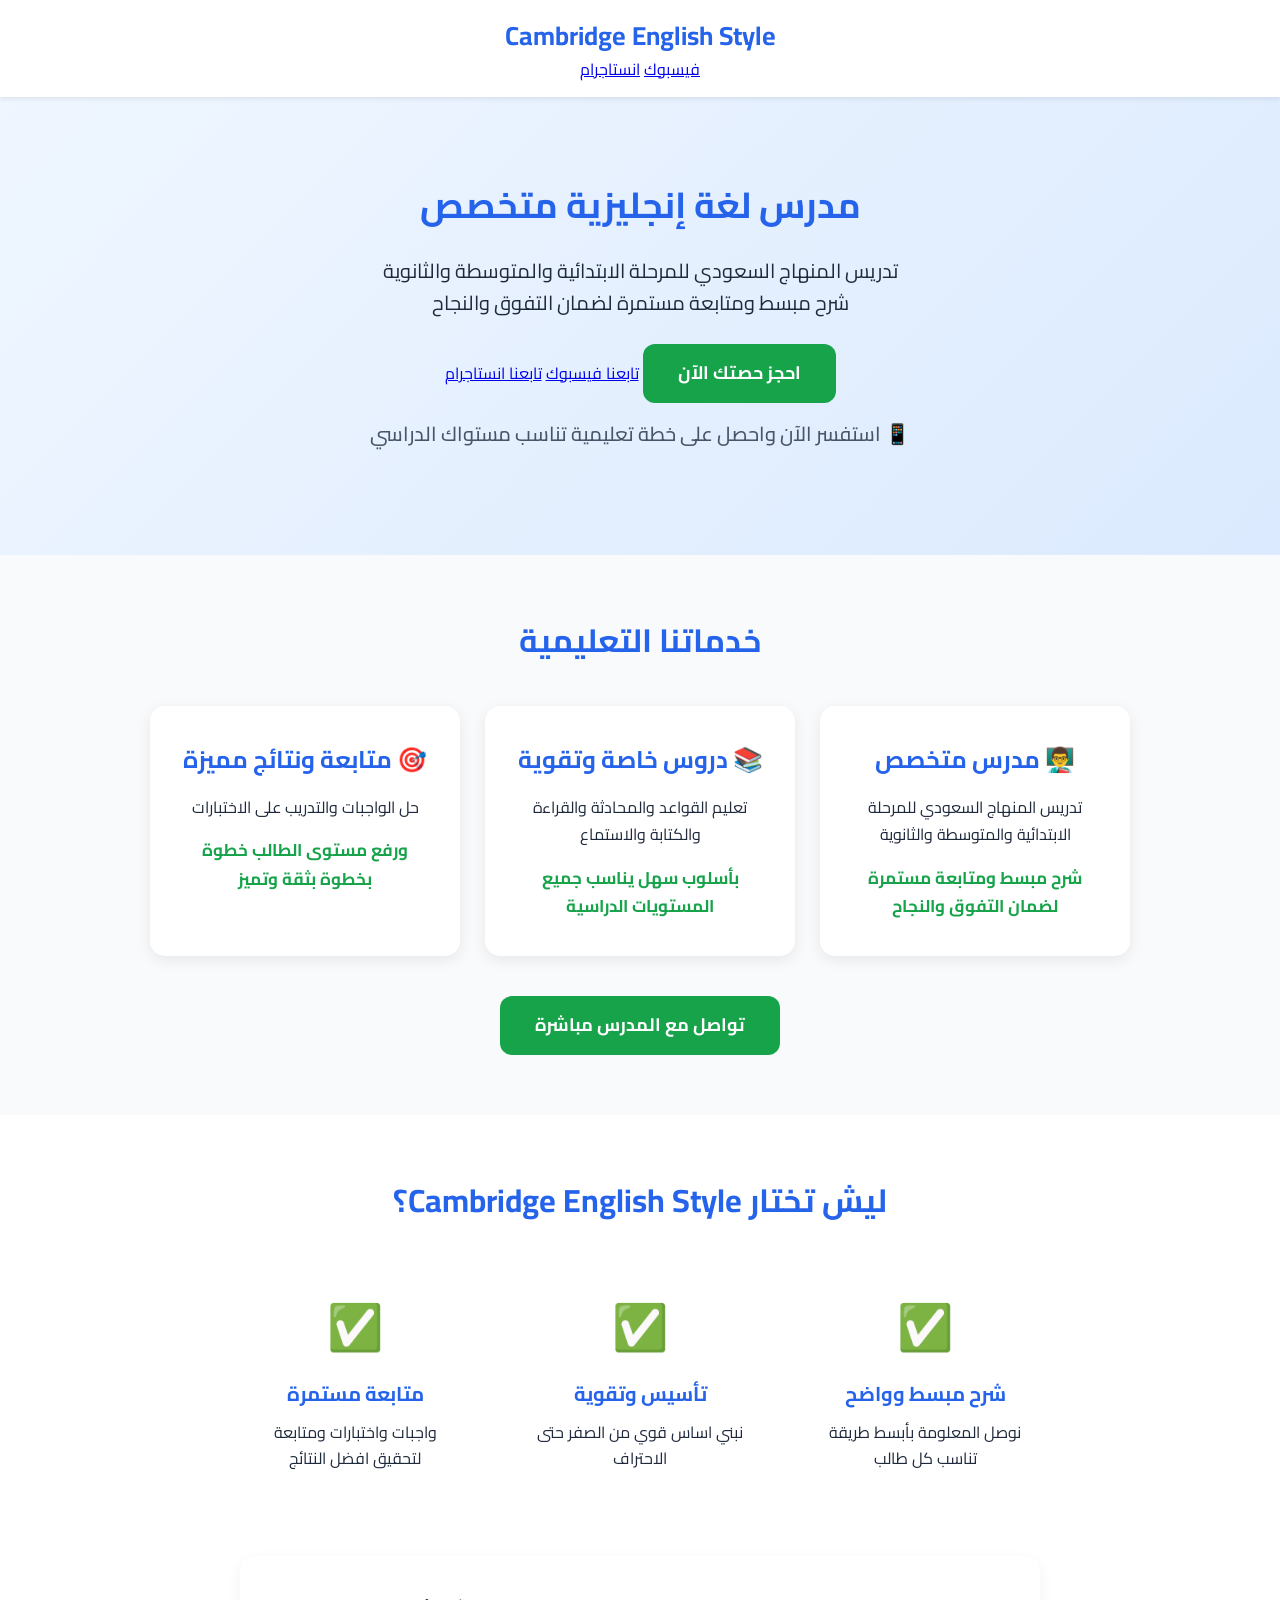
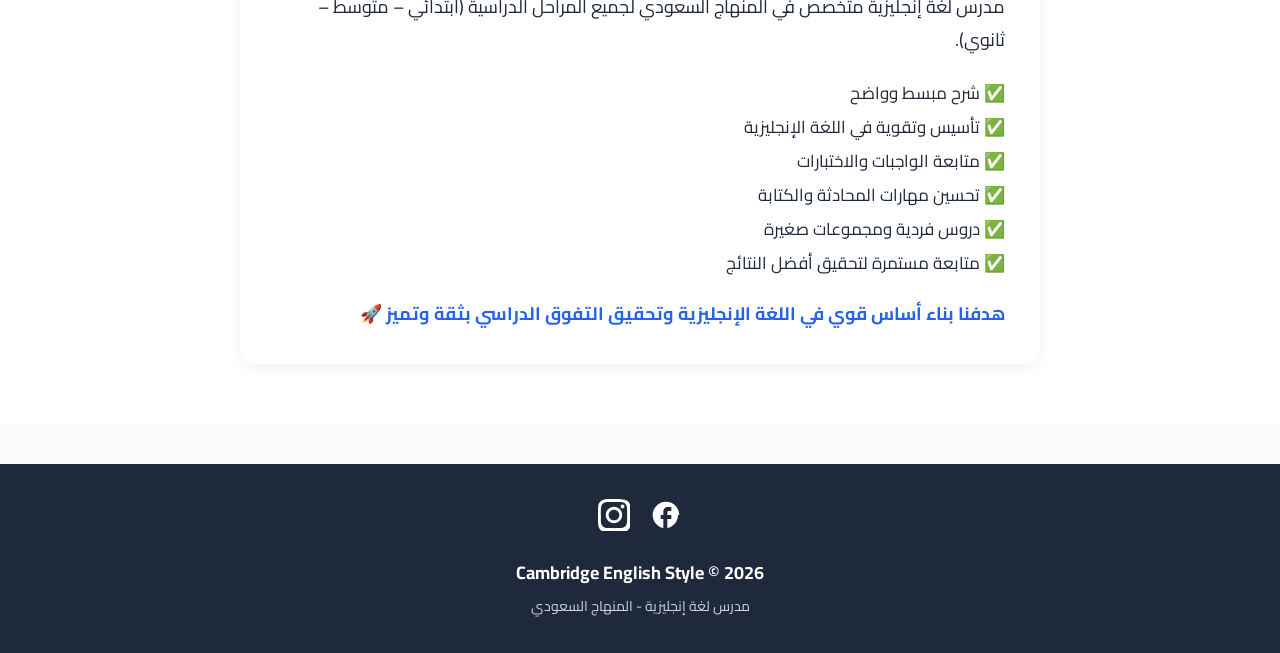
==== index.html @ e0554b55 "Update index.html" ====
<!DOCTYPE html>
<html lang="ar" dir="rtl">
<head>
  <meta charset="UTF-8">
  <meta name="viewport" content="width=device-width, initial-scale=1.0">
  
  <title>Cambridge English Style | مدرس لغة إنجليزية المنهاج السعودي</title>
  <meta name="description" content="مدرس لغة إنجليزية متخصص في المنهاج السعودي لجميع المراحل. شرح مبسط، تأسيس وتقوية، متابعة واجبات واختبارات، دروس فردية ومجموعات صغيرة عبر واتساب">
  
  <link rel="icon" type="image/png" href="assets/images/favicon.png">
  <link rel="stylesheet" href="style.css">
</head>
<body>

  <header class="header" id="header">
    <div class="header-content">
      <div class="logo">Cambridge English Style</div>
      <div class="social-top">
        <a href="https://www.facebook.com/share/1HgWbr6vHF/" target="_blank" class="social-btn fb">فيسبوك</a>
        <a href="https://www.instagram.com/cambridge_english_style?igsh=cjluMWt1OHVwdnJm" target="_blank" class="social-btn insta">انستاجرام</a>
      </div>
    </div>
  </header>

  <section class="banner">
    <h1>مدرس لغة إنجليزية متخصص</h1>
    <p>تدريس المنهاج السعودي للمرحلة الابتدائية والمتوسطة والثانوية<br>
    شرح مبسط ومتابعة مستمرة لضمان التفوق والنجاح</p>
    
    <div class="btn-group">
      <a href="https://chat.whatsapp.com/IDC0K8sDvgTCmwn8Pde9Bb" target="_blank" class="btn">احجز حصتك الآن</a>
      <a href="https://www.facebook.com/share/1HgWbr6vHF/" target="_blank" class="btn-outline">تابعنا فيسبوك</a>
      <a href="https://www.instagram.com/cambridge_english_style?igsh=cjluMWt1OHVwdnJm" target="_blank" class="btn-outline">تابعنا انستاجرام</a>
    </div>
    
    <p class="banner-note">📱 استفسر الآن واحصل على خطة تعليمية تناسب مستواك الدراسي</p>
  </section>

  <section class="section" id="english">
    <h2>خدماتنا التعليمية</h2>
    <div class="cards">
      
      <div class="card">
        <h3>👨‍🏫 مدرس متخصص</h3>
        <p>تدريس المنهاج السعودي للمرحلة الابتدائية والمتوسطة والثانوية</p>
        <p class="price">شرح مبسط ومتابعة مستمرة لضمان التفوق والنجاح</p>
      </div>

      <div class="card">
        <h3>📚 دروس خاصة وتقوية</h3>
        <p>تعليم القواعد والمحادثة والقراءة والكتابة والاستماع</p>
        <p class="price">بأسلوب سهل يناسب جميع المستويات الدراسية</p>
      </div>

      <div class="card">
        <h3>🎯 متابعة ونتائج مميزة</h3>
        <p>حل الواجبات والتدريب على الاختبارات</p>
        <p class="price">ورفع مستوى الطالب خطوة بخطوة بثقة وتميز</p>
      </div>

    </div>
    
    <div style="margin-top: 40px;">
      <a href="https://chat.whatsapp.com/IDC0K8sDvgTCmwn8Pde9Bb" target="_blank" class="btn">تواصل مع المدرس مباشرة</a>
    </div>
  </section>

  <section class="section features">
    <h2>ليش تختار Cambridge English Style؟</h2>
    <div class="cards">
      
      <div class="feature">
        <div class="icon">✅</div>
        <h3>شرح مبسط وواضح</h3>
        <p>نوصل المعلومة بأبسط طريقة تناسب كل طالب</p>
      </div>

      <div class="feature">
        <div class="icon">✅</div>
        <h3>تأسيس وتقوية</h3>
        <p>نبني اساس قوي من الصفر حتى الاحتراف</p>
      </div>

      <div class="feature">
        <div class="icon">✅</div>
        <h3>متابعة مستمرة</h3>
        <p>واجبات واختبارات ومتابعة لتحقيق افضل النتائج</p>
      </div>

    </div>

    <div class="about-box">
      <p class="about-intro">
        مدرس لغة إنجليزية متخصص في المنهاج السعودي لجميع المراحل الدراسية (ابتدائي – متوسط – ثانوي).
      </p>
      <p class="about-list">
        ✅ شرح مبسط وواضح<br>
        ✅ تأسيس وتقوية في اللغة الإنجليزية<br>
        ✅ متابعة الواجبات والاختبارات<br>
        ✅ تحسين مهارات المحادثة والكتابة<br>
        ✅ دروس فردية ومجموعات صغيرة<br>
        ✅ متابعة مستمرة لتحقيق أفضل النتائج
      </p>
      <p class="about-goal">
        هدفنا بناء أساس قوي في اللغة الإنجليزية وتحقيق التفوق الدراسي بثقة وتميز 🚀
      </p>
    </div>
  </section>

  <footer class="footer">
    <div class="social">
      <a href="https://www.facebook.com/share/1HgWbr6vHF/" target="_blank" aria-label="فيسبوك">
        <svg width="32" height="32" fill="white" viewBox="0 0 24 24"><path d="M22 12c0-5.52-4.48-10-10-10S2 6.48 2 12c0 4.84 3.44 8.87 8 9.8V15H8v-3h2V9.5C10 7.57 11.57 6 13.5 6H16v3h-2c-.55 0-1 .45-1 1v2h3v3h-3v6.8c4.56-.93 8-4.96 8-9.8z"/></svg>
      </a>
      <a href="https://www.instagram.com/cambridge_english_style?igsh=cjluMWt1OHVwdnJm" target="_blank" aria-label="انستاجرام">
        <svg width="32" height="32" fill="white" viewBox="0 0 24 24"><path d="M12 2.16c3.2 0 3.58.01 4.85.07 1.17.06 1.8.27 2.22.45.56.22.96.48 1.38.9.42.42.68.82.9 1.38.18.42.39 1.05.45 2.22.06 1.27.07 1.65.07 4.85s-.01 3.58-.07 4.85c-.06 1.17-.27 1.8-.45 2.22-.22.56-.48.96-.9 1.38-.42.42-.82.68-1.38.9-.42.18-1.05.39-2.22.45-1.27.06-1.65.07-4.85.07s-3.58-.01-4.85-.07c-1.17-.06-1.8-.27-2.22-.45-.56-.22-.96-.48-1.38-.9-.42-.42-.68-.82-.9-1.38-.18-.42-.39-1.05-.45-2.22C2.17 15.58 2.16 15.2 2.16 12s.01-3.58.07-4.85c.06-1.17.27-1.8.45-2.22.22-.56.48-.96.9-1.38.42-.42.82-.68 1.38-.9.42-.18 1.05-.39 2.22-.45C8.42 2.17 8.8 2.16 12 2.16m0-2.16C8.74 0 8.33.01 7.05.07 5.77.13 4.9.28 4.14.5 3.35.74 2.68 1.06 2.02 1.72.66 3.08.26 4.1.1 6.05.02 7.33 0 7.74 0 12s.01 4.67.07 5.95c.06 1.28.21 2.15.43 2.91.24.79.56 1.46 1.22 2.12.66.66 1.33 1.08 2.12 1.32.76.22 1.63.37 2.91.43 1.28.06 1.69.07 4.95.07s4.67-.01 5.95-.07c1.28-.06 2.15-.21 2.91-.43.79-.24 1.46-.56 2.12-1.22.66-.66 1.08-1.33 1.32-2.12.22-.76.37-1.63.43-2.91.06-1.28.07-1.69.07-4.95s-.01-4.67-.07-5.95c-.06-1.28-.21-2.15-.43-2.91-.24-.79-.56-1.46-1.22-2.12-.66-.66-1.33-1.08-2.12-1.32-.76-.22-1.63-.37-2.91-.43C16.67.01 16.26 0 12 0zm0 5.84c-3.4 0-6.16 2.76-6.16 6.16S8.6 18.16 12 18.16s6.16-2.76 6.16-6.16S15.4 5.84 12 5.84zm0 10.16c-2.21 0-4-1.79-4-4s1.79-4 4-4 4 1.79 4 4-1.79 4-4 4zm6.4-11.84c-.8 0-1.44.64-1.44 1.44s.64 1.44 1.44 1.44 1.44-.64 1.44-1.44-.64-1.44-1.44-1.44z"/></svg>
      </a>
    </div>
    <p class="copy">Cambridge English Style © 2026</p>
    <p class="sub">مدرس لغة إنجليزية - المنهاج السعودي</p>
  </footer>

  <script src="script.js"></script>
</body>
</html>
---- style.css ----
@import url('https://fonts.googleapis.com/css2?family=Cairo:wght@400;700&display=swap');

* {
  margin: 0;
  padding: 0;
  box-sizing: border-box;
}

body { 
  font-family: 'Cairo', Tahoma, sans-serif; 
  background: #f8fafc; 
  color: #1e293b;
  text-align: center;
  line-height: 1.6;
}

.header {
  background: white;
  padding: 15px;
  box-shadow: 0 2px 5px rgba(0,0,0,0.08);
  position: sticky;
  top: 0;
  z-index: 100;
  transition: all 0.3s ease;
}

.header.scrolled {
  padding: 10px;
  box-shadow: 0 4px 15px rgba(0,0,0,0.1);
}

.logo { 
  font-size: 26px; 
  font-weight: bold; 
  color: #2563EB; 
  transition: 0.3s;
}

.header.scrolled .logo {
  font-size: 22px;
}

.banner {
  padding: 80px 20px;
  background: linear-gradient(135deg, #EFF6FF 0%, #DBEAFE 100%);
}

.banner h1 {
  font-size: 36px;
  color: #2563EB;
  margin-bottom: 20px;
}

.banner p {
  font-size: 20px;
  margin-bottom: 25px;
}

.banner-note {
  font-size: 16px;
  color: #475569;
  margin-top: 15px;
  font-weight: 500;
}

.btn {
  background: #16A34A;
  color: white;
  padding: 15px 35px;
  border: none;
  border-radius: 12px;
  font-size: 18px;
  font-weight: bold;
  cursor: pointer;
  text-decoration: none;
  display: inline-block;
  transition: 0.3s;
}

.btn:hover {
  background: #15803d;
  transform: translateY(-2px);
  box-shadow: 0 5px 15px rgba(22,163,74,0.3);
}

.btn-small {
  background: #2563EB;
  color: white;
  padding: 10px 25px;
  border-radius: 8px;
  font-size: 16px;
  font-weight: bold;
  text-decoration: none;
  display: inline-block;
  margin-top: 15px;
  transition: 0.3s;
}

.btn-small:hover {
  background: #1d4ed8;
  transform: translateY(-2px);
}

.section {
  padding: 60px 20px;
}

.section h2 {
  color: #2563EB;
  font-size: 32px;
  margin-bottom: 40px;
}

.cards {
  display: flex;
  flex-wrap: wrap;
  justify-content: center;
  gap: 25px;
  max-width: 1000px;
  margin: 0 auto;
}

.card {
  background: white; 
  padding: 35px 25px; 
  border-radius: 15px; 
  box-shadow: 0 4px 15px rgba(0,0,0,0.08); 
  width: 310px; 
  text-align: center;
  opacity: 0;
  transform: translateY(30px);
  transition: opacity 0.6s ease, transform 0.6s ease, box-shadow 0.4s;
}

.card.show {
  opacity: 1;
  transform: translateY(0);
}

.card:hover {
  transform: translateY(-8px);
  box-shadow: 0 12px 30px rgba(22,163,74,0.15);
}

.card h3 {
  color: #2563EB;
  font-size: 24px;
  margin: 0 0 15px 0;
}

.card p {
  font-size: 16px;
  line-height: 1.7;
  margin-bottom: 10px;
}

.card .price {
  color: #16A34A;
  font-weight: bold;
  font-size: 17px;
  margin: 15px 0 0 0;
}

.features {
  background: white;
}

.feature {
  width: 260px;
  padding: 25px;
  opacity: 0;
  transform: translateY(30px);
  transition: opacity 0.6s ease, transform 0.6s ease;
}

.feature.show {
  opacity: 1;
  transform: translateY(0);
}

.feature .icon {
  font-size: 45px;
  margin-bottom: 15px;
}

.feature h3 {
  color: #2563EB;
  margin-bottom: 10px;
  font-size: 20px;
}

.about-box {
  max-width: 800px; 
  margin: 60px auto 0; 
  text-align: right; 
  background: white; 
  padding: 35px; 
  border-radius: 15px; 
  box-shadow: 0 4px 15px rgba(0,0,0,0.05);
}

.about-intro {
  font-size: 18px; 
  line-height: 1.8; 
  margin-bottom: 20px;
}

.about-list {
  font-size: 17px; 
  line-height: 2;
}

.about-goal {
  font-size: 18px; 
  font-weight: bold; 
  color: #2563EB; 
  margin-top: 20px;
}

.footer {
  background: #1e293b;
  color: white;
  padding: 35px 20px;
  margin-top: 40px;
}

.social {
  display: flex;
  justify-content: center;
  gap: 20px;
  margin-bottom: 20px;
}

.social a {
  transition: 0.3s;
}

.social a:hover {
  transform: scale(1.15);
  opacity: 0.8;
}

.footer .copy {
  font-size: 18px;
  font-weight: bold;
}

.footer .sub {
  font-size: 14px;
  opacity: 0.8;
  margin-top: 8px;
}

@media (max-width: 768px) {
  .banner h1 { font-size: 28px; }
  .banner p { font-size: 18px; }
  .banner { padding-bottom: 120px; }
  .section h2 { font-size: 26px; }
  .card { width: 100%; max-width: 340px; }
  
  .btn {
    position: fixed;
    bottom: 20px;
    left: 20px;
    right: 20px;
    z-index: 99;
    box-shadow: 0 8px 20px rgba(22,163,74,0.4);
  }
  
  .about-box {
    padding: 25px 20px;
    margin: 40px 20px 0;
  }
}
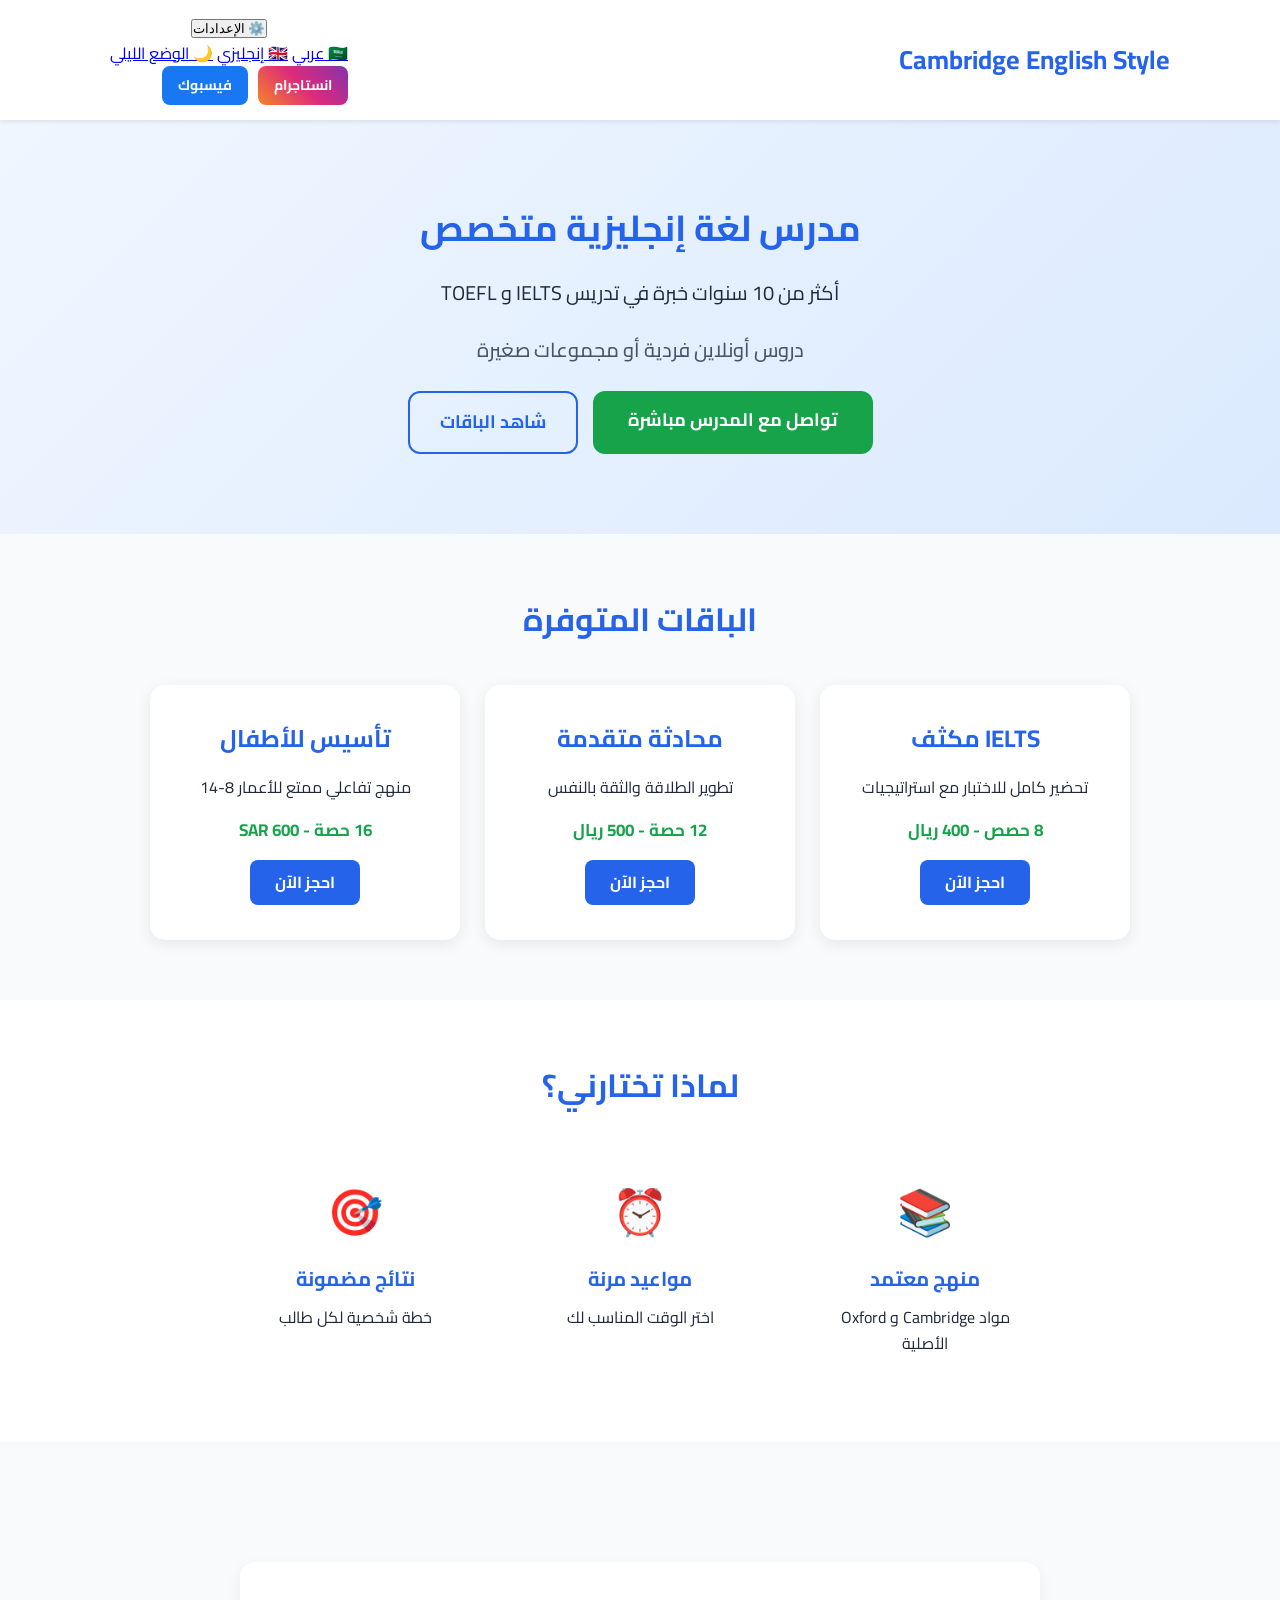
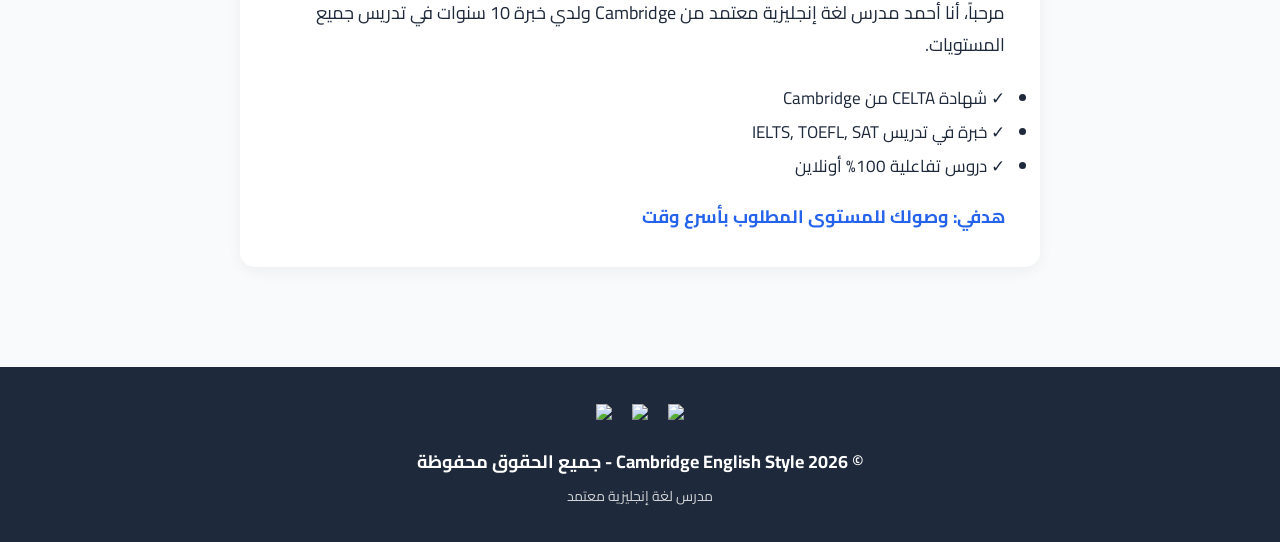
==== commit bdca2634: "Update index.html" ====
--- a/index.html
+++ b/index.html
@@ -3,123 +3,174 @@
 <head>
   <meta charset="UTF-8">
   <meta name="viewport" content="width=device-width, initial-scale=1.0">
-  
-  <title>Cambridge English Style | مدرس لغة إنجليزية المنهاج السعودي</title>
-  <meta name="description" content="مدرس لغة إنجليزية متخصص في المنهاج السعودي لجميع المراحل. شرح مبسط، تأسيس وتقوية، متابعة واجبات واختبارات، دروس فردية ومجموعات صغيرة عبر واتساب">
-  
-  <link rel="icon" type="image/png" href="assets/images/favicon.png">
+  <title data-ar="مدرس لغة إنجليزية متخصص" data-en="Specialized English Teacher">مدرس لغة إنجليزية متخصص</title>
   <link rel="stylesheet" href="style.css">
 </head>
 <body>
-
-  <header class="header" id="header">
+  <!-- الهيدر -->
+  <header class="header">
     <div class="header-content">
-      <div class="logo">Cambridge English Style</div>
-      <div class="social-top">
-        <a href="https://www.facebook.com/share/1HgWbr6vHF/" target="_blank" class="social-btn fb">فيسبوك</a>
-        <a href="https://www.instagram.com/cambridge_english_style?igsh=cjluMWt1OHVwdnJm" target="_blank" class="social-btn insta">انستاجرام</a>
+      <div class="logo" data-ar="Cambridge English Style" data-en="Cambridge English Style">Cambridge English Style</div>
+      
+      <div class="header-controls">
+        <div class="dropdown">
+          <button class="dropbtn" data-ar="⚙️ الإعدادات" data-en="⚙️ Settings">⚙️ الإعدادات</button>
+          <div class="dropdown-content">
+            <a href="#" onclick="changeLang('ar')">🇸🇦 <span data-ar="عربي" data-en="Arabic">عربي</span></a>
+            <a href="#" onclick="changeLang('en')">🇬🇧 <span data-ar="إنجليزي" data-en="English">إنجليزي</span></a>
+            <a href="#" onclick="toggleTheme()">🌙 <span data-ar="الوضع الليلي" data-en="Dark Mode">الوضع الليلي</span></a>
+          </div>
+        </div>
+        
+        <div class="social-top">
+          <a href="https://instagram.com" target="_blank" class="social-btn insta" data-ar="انستاجرام" data-en="Instagram">انستاجرام</a>
+          <a href="https://facebook.com" target="_blank" class="social-btn fb" data-ar="فيسبوك" data-en="Facebook">فيسبوك</a>
+        </div>
       </div>
     </div>
   </header>
 
+  <!-- البانر -->
   <section class="banner">
-    <h1>مدرس لغة إنجليزية متخصص</h1>
-    <p>تدريس المنهاج السعودي للمرحلة الابتدائية والمتوسطة والثانوية<br>
-    شرح مبسط ومتابعة مستمرة لضمان التفوق والنجاح</p>
+    <h1 data-ar="مدرس لغة إنجليزية متخصص" data-en="Specialized English Teacher">مدرس لغة إنجليزية متخصص</h1>
+    <p data-ar="أكثر من 10 سنوات خبرة في تدريس IELTS و TOEFL" data-en="Over 10 years experience teaching IELTS & TOEFL">أكثر من 10 سنوات خبرة في تدريس IELTS و TOEFL</p>
+    <p class="banner-note" data-ar="دروس أونلاين فردية أو مجموعات صغيرة" data-en="Online classes: individual or small groups">دروس أونلاين فردية أو مجموعات صغيرة</p>
     
     <div class="btn-group">
-      <a href="https://chat.whatsapp.com/IDC0K8sDvgTCmwn8Pde9Bb" target="_blank" class="btn">احجز حصتك الآن</a>
-      <a href="https://www.facebook.com/share/1HgWbr6vHF/" target="_blank" class="btn-outline">تابعنا فيسبوك</a>
-      <a href="https://www.instagram.com/cambridge_english_style?igsh=cjluMWt1OHVwdnJm" target="_blank" class="btn-outline">تابعنا انستاجرام</a>
-    </div>
-    
-    <p class="banner-note">📱 استفسر الآن واحصل على خطة تعليمية تناسب مستواك الدراسي</p>
-  </section>
-
-  <section class="section" id="english">
-    <h2>خدماتنا التعليمية</h2>
-    <div class="cards">
-      
-      <div class="card">
-        <h3>👨‍🏫 مدرس متخصص</h3>
-        <p>تدريس المنهاج السعودي للمرحلة الابتدائية والمتوسطة والثانوية</p>
-        <p class="price">شرح مبسط ومتابعة مستمرة لضمان التفوق والنجاح</p>
-      </div>
-
-      <div class="card">
-        <h3>📚 دروس خاصة وتقوية</h3>
-        <p>تعليم القواعد والمحادثة والقراءة والكتابة والاستماع</p>
-        <p class="price">بأسلوب سهل يناسب جميع المستويات الدراسية</p>
-      </div>
-
-      <div class="card">
-        <h3>🎯 متابعة ونتائج مميزة</h3>
-        <p>حل الواجبات والتدريب على الاختبارات</p>
-        <p class="price">ورفع مستوى الطالب خطوة بخطوة بثقة وتميز</p>
-      </div>
-
-    </div>
-    
-    <div style="margin-top: 40px;">
-      <a href="https://chat.whatsapp.com/IDC0K8sDvgTCmwn8Pde9Bb" target="_blank" class="btn">تواصل مع المدرس مباشرة</a>
+      <a href="https://wa.me/9665XXXXXXXX" class="btn" data-ar="تواصل مع المدرس مباشرة" data-en="Contact Teacher Directly">تواصل مع المدرس مباشرة</a>
+      <a href="#courses" class="btn-outline" data-ar="شاهد الباقات" data-en="View Packages">شاهد الباقات</a>
     </div>
   </section>
 
-  <section class="section features">
-    <h2>ليش تختار Cambridge English Style؟</h2>
+  <!-- الباقات -->
+  <section class="section" id="courses">
+    <h2 data-ar="الباقات المتوفرة" data-en="Available Packages">الباقات المتوفرة</h2>
     <div class="cards">
-      
-      <div class="feature">
-        <div class="icon">✅</div>
-        <h3>شرح مبسط وواضح</h3>
-        <p>نوصل المعلومة بأبسط طريقة تناسب كل طالب</p>
+      <div class="card">
+        <h3 data-ar="IELTS مكثف" data-en="IELTS Intensive">IELTS مكثف</h3>
+        <p data-ar="تحضير كامل للاختبار مع استراتيجيات" data-en="Full test prep with strategies">تحضير كامل للاختبار مع استراتيجيات</p>
+        <p class="price" data-ar="8 حصص - 400 ريال" data-en="8 Sessions - 400 SAR">8 حصص - 400 ريال</p>
+        <a href="https://wa.me/9665XXXXXXXX" class="btn-small" data-ar="احجز الآن" data-en="Book Now">احجز الآن</a>
       </div>
-
-      <div class="feature">
-        <div class="icon">✅</div>
-        <h3>تأسيس وتقوية</h3>
-        <p>نبني اساس قوي من الصفر حتى الاحتراف</p>
+      <div class="card">
+        <h3 data-ar="محادثة متقدمة" data-en="Advanced Conversation">محادثة متقدمة</h3>
+        <p data-ar="تطوير الطلاقة والثقة بالنفس" data-en="Improve fluency & confidence">تطوير الطلاقة والثقة بالنفس</p>
+        <p class="price" data-ar="12 حصة - 500 ريال" data-en="12 Sessions - 500 SAR">12 حصة - 500 ريال</p>
+        <a href="https://wa.me/9665XXXXXXXX" class="btn-small" data-ar="احجز الآن" data-en="Book Now">احجز الآن</a>
       </div>
-
-      <div class="feature">
-        <div class="icon">✅</div>
-        <h3>متابعة مستمرة</h3>
-        <p>واجبات واختبارات ومتابعة لتحقيق افضل النتائج</p>
+      <div class="card">
+        <h3 data-ar="تأسيس للأطفال" data-en="Kids Foundation">تأسيس للأطفال</h3>
+        <p data-ar="منهج تفاعلي ممتع للأعمار 8-14" data-en="Fun interactive curriculum ages 8-14">منهج تفاعلي ممتع للأعمار 8-14</p>
+        <p class="price" data-ar="16 حصة - 600 ريال" data-en="16 Sessions - 600 SAR">16 حصة - 600 SAR</p>
+        <a href="https://wa.me/9665XXXXXXXX" class="btn-small" data-ar="احجز الآن" data-en="Book Now">احجز الآن</a>
       </div>
-
-    </div>
-
-    <div class="about-box">
-      <p class="about-intro">
-        مدرس لغة إنجليزية متخصص في المنهاج السعودي لجميع المراحل الدراسية (ابتدائي – متوسط – ثانوي).
-      </p>
-      <p class="about-list">
-        ✅ شرح مبسط وواضح<br>
-        ✅ تأسيس وتقوية في اللغة الإنجليزية<br>
-        ✅ متابعة الواجبات والاختبارات<br>
-        ✅ تحسين مهارات المحادثة والكتابة<br>
-        ✅ دروس فردية ومجموعات صغيرة<br>
-        ✅ متابعة مستمرة لتحقيق أفضل النتائج
-      </p>
-      <p class="about-goal">
-        هدفنا بناء أساس قوي في اللغة الإنجليزية وتحقيق التفوق الدراسي بثقة وتميز 🚀
-      </p>
     </div>
   </section>
 
+  <!-- المميزات -->
+  <section class="section features">
+    <h2 data-ar="لماذا تختارني؟" data-en="Why Choose Me?">لماذا تختارني؟</h2>
+    <div class="cards">
+      <div class="feature">
+        <div class="icon">📚</div>
+        <h3 data-ar="منهج معتمد" data-en="Certified Curriculum">منهج معتمد</h3>
+        <p data-ar="مواد Cambridge و Oxford الأصلية" data-en="Original Cambridge & Oxford materials">مواد Cambridge و Oxford الأصلية</p>
+      </div>
+      <div class="feature">
+        <div class="icon">⏰</div>
+        <h3 data-ar="مواعيد مرنة" data-en="Flexible Timing">مواعيد مرنة</h3>
+        <p data-ar="اختر الوقت المناسب لك" data-en="Choose your suitable time">اختر الوقت المناسب لك</p>
+      </div>
+      <div class="feature">
+        <div class="icon">🎯</div>
+        <h3 data-ar="نتائج مضمونة" data-en="Guaranteed Results">نتائج مضمونة</h3>
+        <p data-ar="خطة شخصية لكل طالب" data-en="Personal plan for each student">خطة شخصية لكل طالب</p>
+      </div>
+    </div>
+  </section>
+
+  <!-- من أنا -->
+  <section class="section">
+    <div class="about-box">
+      <p class="about-intro" data-ar="مرحباً، أنا أحمد مدرس لغة إنجليزية معتمد من Cambridge ولدي خبرة 10 سنوات في تدريس جميع المستويات." data-en="Hello, I'm Ahmed, a Cambridge certified English teacher with 10 years experience teaching all levels.">مرحباً، أنا أحمد مدرس لغة إنجليزية معتمد من Cambridge ولدي خبرة 10 سنوات في تدريس جميع المستويات.</p>
+      <ul class="about-list">
+        <li data-ar="✓ شهادة CELTA من Cambridge" data-en="✓ CELTA Certificate from Cambridge">✓ شهادة CELTA من Cambridge</li>
+        <li data-ar="✓ خبرة في تدريس IELTS, TOEFL, SAT" data-en="✓ Experience in IELTS, TOEFL, SAT">✓ خبرة في تدريس IELTS, TOEFL, SAT</li>
+        <li data-ar="✓ دروس تفاعلية 100% أونلاين" data-en="✓ 100% Interactive Online Classes">✓ دروس تفاعلية 100% أونلاين</li>
+      </ul>
+      <p class="about-goal" data-ar="هدفي: وصولك للمستوى المطلوب بأسرع وقت" data-en="My Goal: Help you reach your target level in the fastest time">هدفي: وصولك للمستوى المطلوب بأسرع وقت</p>
+    </div>
+  </section>
+
+  <!-- الفوتر -->
   <footer class="footer">
     <div class="social">
-      <a href="https://www.facebook.com/share/1HgWbr6vHF/" target="_blank" aria-label="فيسبوك">
-        <svg width="32" height="32" fill="white" viewBox="0 0 24 24"><path d="M22 12c0-5.52-4.48-10-10-10S2 6.48 2 12c0 4.84 3.44 8.87 8 9.8V15H8v-3h2V9.5C10 7.57 11.57 6 13.5 6H16v3h-2c-.55 0-1 .45-1 1v2h3v3h-3v6.8c4.56-.93 8-4.96 8-9.8z"/></svg>
+      <a href="https://instagram.com" target="_blank">
+        <img src="https://cdn-icons-png.flaticon.com/512/2111/2111463.png" width="35">
       </a>
-      <a href="https://www.instagram.com/cambridge_english_style?igsh=cjluMWt1OHVwdnJm" target="_blank" aria-label="انستاجرام">
-        <svg width="32" height="32" fill="white" viewBox="0 0 24 24"><path d="M12 2.16c3.2 0 3.58.01 4.85.07 1.17.06 1.8.27 2.22.45.56.22.96.48 1.38.9.42.42.68.82.9 1.38.18.42.39 1.05.45 2.22.06 1.27.07 1.65.07 4.85s-.01 3.58-.07 4.85c-.06 1.17-.27 1.8-.45 2.22-.22.56-.48.96-.9 1.38-.42.42-.82.68-1.38.9-.42.18-1.05.39-2.22.45-1.27.06-1.65.07-4.85.07s-3.58-.01-4.85-.07c-1.17-.06-1.8-.27-2.22-.45-.56-.22-.96-.48-1.38-.9-.42-.42-.68-.82-.9-1.38-.18-.42-.39-1.05-.45-2.22C2.17 15.58 2.16 15.2 2.16 12s.01-3.58.07-4.85c.06-1.17.27-1.8.45-2.22.22-.56.48-.96.9-1.38.42-.42.82-.68 1.38-.9.42-.18 1.05-.39 2.22-.45C8.42 2.17 8.8 2.16 12 2.16m0-2.16C8.74 0 8.33.01 7.05.07 5.77.13 4.9.28 4.14.5 3.35.74 2.68 1.06 2.02 1.72.66 3.08.26 4.1.1 6.05.02 7.33 0 7.74 0 12s.01 4.67.07 5.95c.06 1.28.21 2.15.43 2.91.24.79.56 1.46 1.22 2.12.66.66 1.33 1.08 2.12 1.32.76.22 1.63.37 2.91.43 1.28.06 1.69.07 4.95.07s4.67-.01 5.95-.07c1.28-.06 2.15-.21 2.91-.43.79-.24 1.46-.56 2.12-1.22.66-.66 1.08-1.33 1.32-2.12.22-.76.37-1.63.43-2.91.06-1.28.07-1.69.07-4.95s-.01-4.67-.07-5.95c-.06-1.28-.21-2.15-.43-2.91-.24-.79-.56-1.46-1.22-2.12-.66-.66-1.33-1.08-2.12-1.32-.76-.22-1.63-.37-2.91-.43C16.67.01 16.26 0 12 0zm0 5.84c-3.4 0-6.16 2.76-6.16 6.16S8.6 18.16 12 18.16s6.16-2.76 6.16-6.16S15.4 5.84 12 5.84zm0 10.16c-2.21 0-4-1.79-4-4s1.79-4 4-4 4 1.79 4 4-1.79 4-4 4zm6.4-11.84c-.8 0-1.44.64-1.44 1.44s.64 1.44 1.44 1.44 1.44-.64 1.44-1.44-.64-1.44-1.44-1.44z"/></svg>
+      <a href="https://facebook.com" target="_blank">
+        <img src="https://cdn-icons-png.flaticon.com/512/733/733547.png" width="35">
+      </a>
+      <a href="https://wa.me/9665XXXXXXXX" target="_blank">
+        <img src="https://cdn-icons-png.flaticon.com/512/733/733585.png" width="35">
       </a>
     </div>
-    <p class="copy">Cambridge English Style © 2026</p>
-    <p class="sub">مدرس لغة إنجليزية - المنهاج السعودي</p>
+    <p class="copy" data-ar="© 2026 Cambridge English Style - جميع الحقوق محفوظة" data-en="© 2026 Cambridge English Style - All Rights Reserved">© 2026 Cambridge English Style - جميع الحقوق محفوظة</p>
+    <p class="sub" data-ar="مدرس لغة إنجليزية معتمد" data-en="Certified English Teacher">مدرس لغة إنجليزية معتمد</p>
   </footer>
 
-  <script src="script.js"></script>
+<script>
+// تغيير اللغة
+function changeLang(lang) {
+  localStorage.setItem('lang', lang);
+  
+  document.documentElement.lang = lang;
+  document.body.dir = lang === 'ar' ? 'rtl' : 'ltr';
+  
+  document.querySelectorAll('[data-ar][data-en]').forEach(el => {
+    el.innerText = el.getAttribute('data-' + lang);
+  });
+}
+
+// الوضع الليلي
+function toggleTheme() {
+  document.body.classList.toggle('dark');
+  localStorage.setItem('theme', document.body.classList.contains('dark') ? 'dark' : 'light');
+}
+
+// استرجاع الاعدادات عند التحميل
+window.onload = function() {
+  const savedTheme = localStorage.getItem('theme');
+  const savedLang = localStorage.getItem('lang');
+  
+  if(savedTheme === 'dark') {
+    document.body.classList.add('dark');
+  }
+  if(savedLang) {
+    changeLang(savedLang);
+  }
+}
+
+// ظهور البطاقات مع السكرول
+const observer = new IntersectionObserver((entries) => {
+  entries.forEach(entry => {
+    if(entry.isIntersecting) {
+      entry.target.classList.add('show');
+    }
+  });
+});
+
+document.querySelectorAll('.card, .feature').forEach(el => observer.observe(el));
+
+// الهيدر يصغر مع السكرول
+window.addEventListener('scroll', function() {
+  const header = document.querySelector('.header');
+  if(window.scrollY > 50) {
+    header.classList.add('scrolled');
+  } else {
+    header.classList.remove('scrolled');
+  }
+});
+</script>
 </body>
 </html>
--- a/style.css
+++ b/style.css
@@ -14,6 +14,7 @@
   line-height: 1.6;
 }
 
+/* الهيدر مع السوشيال */
 .header {
   background: white;
   padding: 15px;
@@ -29,6 +30,15 @@
   box-shadow: 0 4px 15px rgba(0,0,0,0.1);
 }
 
+.header-content {
+  display: flex;
+  justify-content: space-between;
+  align-items: center;
+  max-width: 1100px;
+  margin: 0 auto;
+  padding: 0 20px;
+}
+
 .logo { 
   font-size: 26px; 
   font-weight: bold; 
@@ -40,6 +50,35 @@
   font-size: 22px;
 }
 
+.social-top {
+  display: flex;
+  gap: 10px;
+}
+
+.social-btn {
+  padding: 8px 16px;
+  border-radius: 8px;
+  font-size: 14px;
+  font-weight: bold;
+  text-decoration: none;
+  color: white;
+  transition: 0.3s;
+}
+
+.social-btn.fb {
+  background: #1877F2;
+}
+
+.social-btn.insta {
+  background: linear-gradient(45deg, #F58529, #DD2A7B, #8134AF);
+}
+
+.social-btn:hover {
+  transform: translateY(-2px);
+  box-shadow: 0 4px 12px rgba(0,0,0,0.2);
+}
+
+/* البانر */
 .banner {
   padding: 80px 20px;
   background: linear-gradient(135deg, #EFF6FF 0%, #DBEAFE 100%);
@@ -63,6 +102,14 @@
   font-weight: 500;
 }
 
+.btn-group {
+  display: flex;
+  flex-wrap: wrap;
+  justify-content: center;
+  gap: 15px;
+  margin-top: 25px;
+}
+
 .btn {
   background: #16A34A;
   color: white;
@@ -83,6 +130,25 @@
   box-shadow: 0 5px 15px rgba(22,163,74,0.3);
 }
 
+.btn-outline {
+  background: transparent;
+  color: #2563EB;
+  padding: 15px 30px;
+  border: 2px solid #2563EB;
+  border-radius: 12px;
+  font-size: 18px;
+  font-weight: bold;
+  text-decoration: none;
+  display: inline-block;
+  transition: 0.3s;
+}
+
+.btn-outline:hover {
+  background: #2563EB;
+  color: white;
+  transform: translateY(-2px);
+}
+
 .btn-small {
   background: #2563EB;
   color: white;
@@ -101,6 +167,7 @@
   transform: translateY(-2px);
 }
 
+/* الاقسام */
 .section {
   padding: 60px 20px;
 }
@@ -217,6 +284,7 @@
   margin-top: 20px;
 }
 
+/* الفوتر */
 .footer {
   background: #1e293b;
   color: white;
@@ -251,12 +319,32 @@
   margin-top: 8px;
 }
 
+/* الجوال - الزر اصغر شوي */
 @media (max-width: 768px) {
+  .header-content {
+    flex-direction: column;
+    gap: 10px;
+  }
+  
+  .social-top {
+    width: 100%;
+    justify-content: center;
+  }
+  
   .banner h1 { font-size: 28px; }
   .banner p { font-size: 18px; }
   .banner { padding-bottom: 120px; }
   .section h2 { font-size: 26px; }
   .card { width: 100%; max-width: 340px; }
+  
+  .btn-group {
+    flex-direction: column;
+    padding: 0 20px;
+  }
+  
+  .btn, .btn-outline {
+    width: 100%;
+  }
   
   .btn {
     position: fixed;
@@ -265,6 +353,8 @@
     right: 20px;
     z-index: 99;
     box-shadow: 0 8px 20px rgba(22,163,74,0.4);
+    padding: 12px 35px;
+    font-size: 16px;
   }
   
   .about-box {
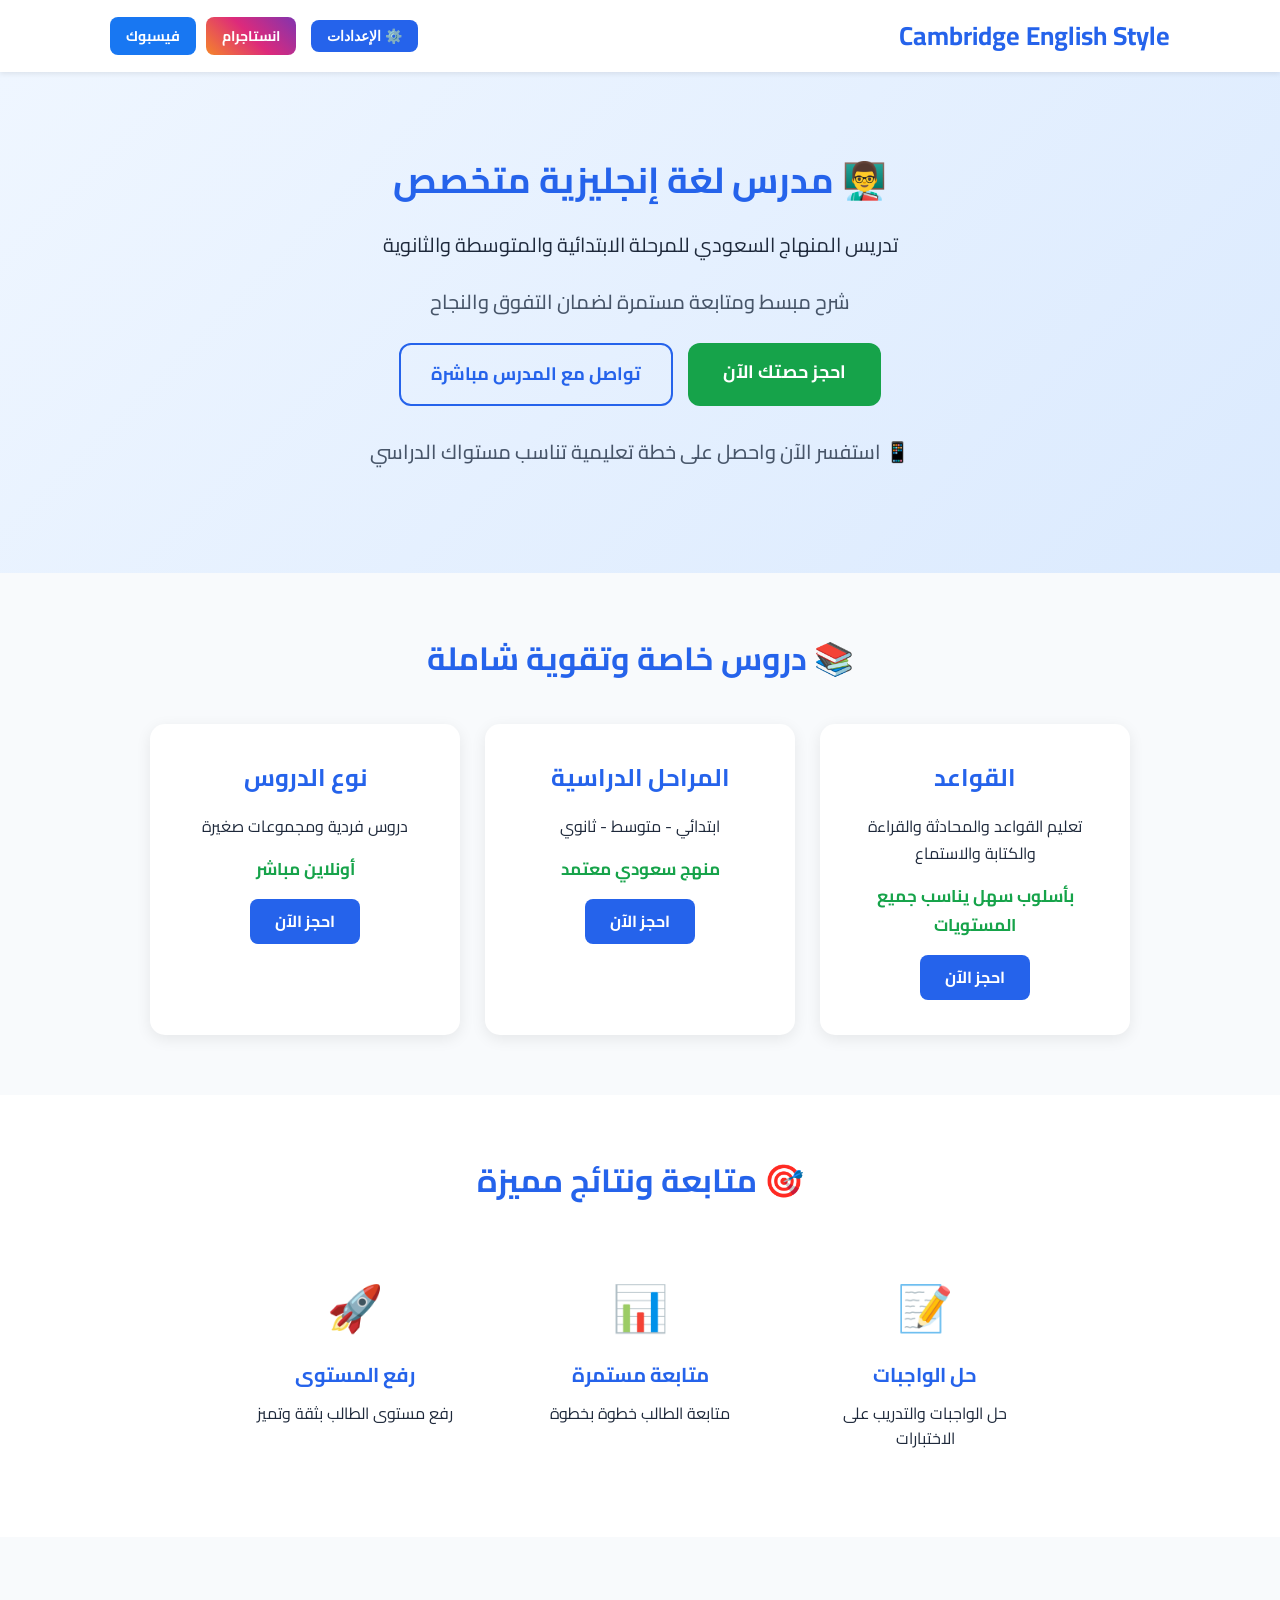
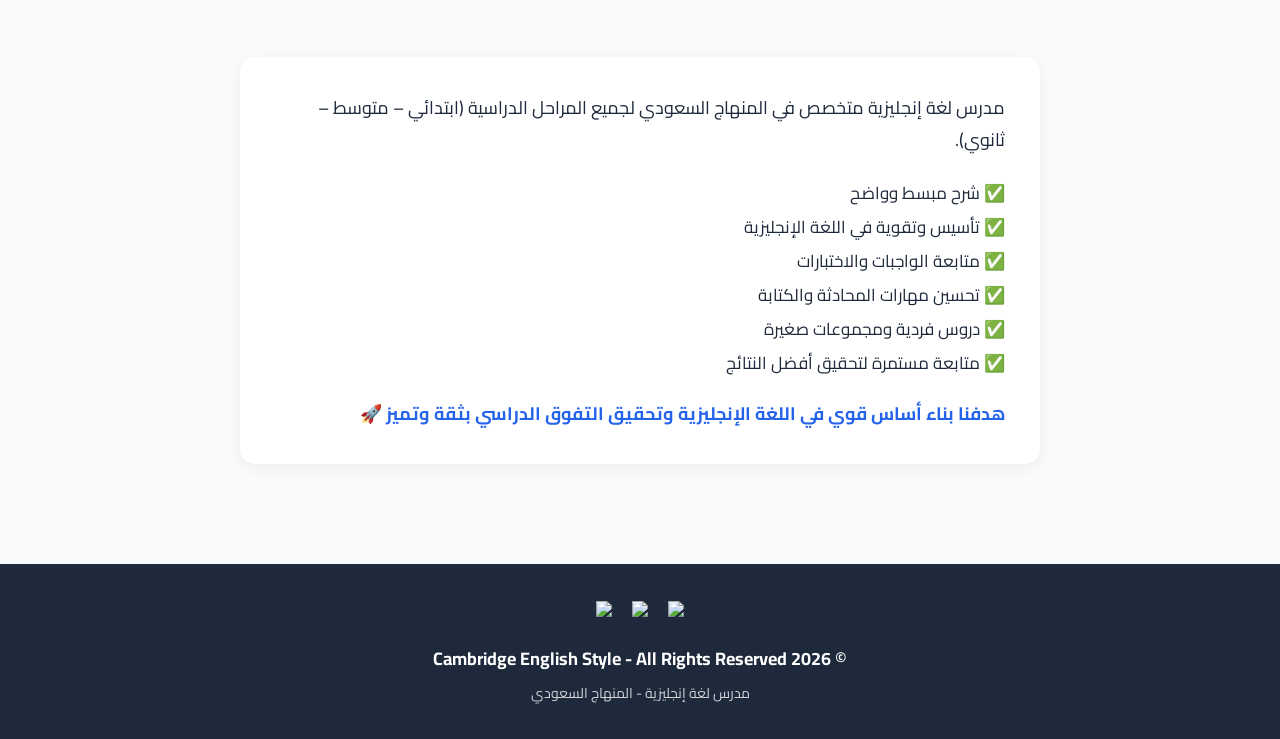
==== commit 5223f1ba: "Update index.html" ====
--- a/index.html
+++ b/index.html
@@ -3,7 +3,7 @@
 <head>
   <meta charset="UTF-8">
   <meta name="viewport" content="width=device-width, initial-scale=1.0">
-  <title data-ar="مدرس لغة إنجليزية متخصص" data-en="Specialized English Teacher">مدرس لغة إنجليزية متخصص</title>
+  <title data-ar="مدرس لغة إنجليزية - المنهاج السعودي" data-en="English Teacher - Saudi Curriculum">مدرس لغة إنجليزية - المنهاج السعودي</title>
   <link rel="stylesheet" href="style.css">
 </head>
 <body>
@@ -23,153 +23,141 @@
         </div>
         
         <div class="social-top">
-          <a href="https://instagram.com" target="_blank" class="social-btn insta" data-ar="انستاجرام" data-en="Instagram">انستاجرام</a>
-          <a href="https://facebook.com" target="_blank" class="social-btn fb" data-ar="فيسبوك" data-en="Facebook">فيسبوك</a>
+          <a href="https://www.instagram.com/cambridge_english_style?igsh=cjluMWt1OHVwdnJm" target="_blank" class="social-btn insta" data-ar="انستاجرام" data-en="Instagram">انستاجرام</a>
+          <a href="https://www.facebook.com/61580635530969/" target="_blank" class="social-btn fb" data-ar="فيسبوك" data-en="Facebook">فيسبوك</a>
         </div>
       </div>
     </div>
   </header>
 
-  <!-- البانر -->
+  <!-- البانر - القسم الأول -->
   <section class="banner">
-    <h1 data-ar="مدرس لغة إنجليزية متخصص" data-en="Specialized English Teacher">مدرس لغة إنجليزية متخصص</h1>
-    <p data-ar="أكثر من 10 سنوات خبرة في تدريس IELTS و TOEFL" data-en="Over 10 years experience teaching IELTS & TOEFL">أكثر من 10 سنوات خبرة في تدريس IELTS و TOEFL</p>
-    <p class="banner-note" data-ar="دروس أونلاين فردية أو مجموعات صغيرة" data-en="Online classes: individual or small groups">دروس أونلاين فردية أو مجموعات صغيرة</p>
+    <h1 data-ar="👨‍🏫 مدرس لغة إنجليزية متخصص" data-en="👨‍🏫 Specialized English Teacher">👨‍🏫 مدرس لغة إنجليزية متخصص</h1>
+    <p data-ar="تدريس المنهاج السعودي للمرحلة الابتدائية والمتوسطة والثانوية" data-en="Teaching Saudi curriculum for Elementary, Middle & High School">تدريس المنهاج السعودي للمرحلة الابتدائية والمتوسطة والثانوية</p>
+    <p class="banner-note" data-ar="شرح مبسط ومتابعة مستمرة لضمان التفوق والنجاح" data-en="Simplified explanation & continuous follow-up to ensure excellence and success">شرح مبسط ومتابعة مستمرة لضمان التفوق والنجاح</p>
     
     <div class="btn-group">
-      <a href="https://wa.me/9665XXXXXXXX" class="btn" data-ar="تواصل مع المدرس مباشرة" data-en="Contact Teacher Directly">تواصل مع المدرس مباشرة</a>
-      <a href="#courses" class="btn-outline" data-ar="شاهد الباقات" data-en="View Packages">شاهد الباقات</a>
+      <a href="https://chat.whatsapp.com/IDC0K8sDvgTCmwn8Pde9Bb" target="_blank" class="btn" data-ar="احجز حصتك الآن" data-en="Book Your Session Now">احجز حصتك الآن</a>
+      <a href="#courses" class="btn-outline" data-ar="تواصل مع المدرس مباشرة" data-en="Contact Teacher Directly">تواصل مع المدرس مباشرة</a>
     </div>
+    
+    <p class="banner-note" style="margin-top: 30px;" data-ar="📱 استفسر الآن واحصل على خطة تعليمية تناسب مستواك الدراسي" data-en="📱 Inquire now and get an educational plan suited to your level">📱 استفسر الآن واحصل على خطة تعليمية تناسب مستواك الدراسي</p>
   </section>
 
-  <!-- الباقات -->
+  <!-- القسم الثاني - الدروس -->
   <section class="section" id="courses">
-    <h2 data-ar="الباقات المتوفرة" data-en="Available Packages">الباقات المتوفرة</h2>
+    <h2 data-ar="📚 دروس خاصة وتقوية شاملة" data-en="📚 Private & Comprehensive Tutoring">📚 دروس خاصة وتقوية شاملة</h2>
     <div class="cards">
       <div class="card">
-        <h3 data-ar="IELTS مكثف" data-en="IELTS Intensive">IELTS مكثف</h3>
-        <p data-ar="تحضير كامل للاختبار مع استراتيجيات" data-en="Full test prep with strategies">تحضير كامل للاختبار مع استراتيجيات</p>
-        <p class="price" data-ar="8 حصص - 400 ريال" data-en="8 Sessions - 400 SAR">8 حصص - 400 ريال</p>
-        <a href="https://wa.me/9665XXXXXXXX" class="btn-small" data-ar="احجز الآن" data-en="Book Now">احجز الآن</a>
+        <h3 data-ar="القواعد" data-en="Grammar">القواعد</h3>
+        <p data-ar="تعليم القواعد والمحادثة والقراءة والكتابة والاستماع" data-en="Teaching grammar, speaking, reading, writing & listening">تعليم القواعد والمحادثة والقراءة والكتابة والاستماع</p>
+        <p class="price" data-ar="بأسلوب سهل يناسب جميع المستويات" data-en="In an easy style suitable for all levels">بأسلوب سهل يناسب جميع المستويات</p>
+        <a href="https://chat.whatsapp.com/IDC0K8sDvgTCmwn8Pde9Bb" target="_blank" class="btn-small" data-ar="احجز الآن" data-en="Book Now">احجز الآن</a>
       </div>
       <div class="card">
-        <h3 data-ar="محادثة متقدمة" data-en="Advanced Conversation">محادثة متقدمة</h3>
-        <p data-ar="تطوير الطلاقة والثقة بالنفس" data-en="Improve fluency & confidence">تطوير الطلاقة والثقة بالنفس</p>
-        <p class="price" data-ar="12 حصة - 500 ريال" data-en="12 Sessions - 500 SAR">12 حصة - 500 ريال</p>
-        <a href="https://wa.me/9665XXXXXXXX" class="btn-small" data-ar="احجز الآن" data-en="Book Now">احجز الآن</a>
+        <h3 data-ar="المراحل الدراسية" data-en="School Levels">المراحل الدراسية</h3>
+        <p data-ar="ابتدائي - متوسط - ثانوي" data-en="Elementary - Middle - High School">ابتدائي - متوسط - ثانوي</p>
+        <p class="price" data-ar="منهج سعودي معتمد" data-en="Approved Saudi curriculum">منهج سعودي معتمد</p>
+        <a href="https://chat.whatsapp.com/IDC0K8sDvgTCmwn8Pde9Bb" target="_blank" class="btn-small" data-ar="احجز الآن" data-en="Book Now">احجز الآن</a>
       </div>
       <div class="card">
-        <h3 data-ar="تأسيس للأطفال" data-en="Kids Foundation">تأسيس للأطفال</h3>
-        <p data-ar="منهج تفاعلي ممتع للأعمار 8-14" data-en="Fun interactive curriculum ages 8-14">منهج تفاعلي ممتع للأعمار 8-14</p>
-        <p class="price" data-ar="16 حصة - 600 ريال" data-en="16 Sessions - 600 SAR">16 حصة - 600 SAR</p>
-        <a href="https://wa.me/9665XXXXXXXX" class="btn-small" data-ar="احجز الآن" data-en="Book Now">احجز الآن</a>
+        <h3 data-ar="نوع الدروس" data-en="Class Type">نوع الدروس</h3>
+        <p data-ar="دروس فردية ومجموعات صغيرة" data-en="Individual & small group classes">دروس فردية ومجموعات صغيرة</p>
+        <p class="price" data-ar="أونلاين مباشر" data-en="Live Online">أونلاين مباشر</p>
+        <a href="https://chat.whatsapp.com/IDC0K8sDvgTCmwn8Pde9Bb" target="_blank" class="btn-small" data-ar="احجز الآن" data-en="Book Now">احجز الآن</a>
       </div>
     </div>
   </section>
 
-  <!-- المميزات -->
+  <!-- قسم إضافي - المتابعة -->
   <section class="section features">
-    <h2 data-ar="لماذا تختارني؟" data-en="Why Choose Me?">لماذا تختارني؟</h2>
+    <h2 data-ar="🎯 متابعة ونتائج مميزة" data-en="🎯 Follow-up & Excellent Results">🎯 متابعة ونتائج مميزة</h2>
     <div class="cards">
       <div class="feature">
-        <div class="icon">📚</div>
-        <h3 data-ar="منهج معتمد" data-en="Certified Curriculum">منهج معتمد</h3>
-        <p data-ar="مواد Cambridge و Oxford الأصلية" data-en="Original Cambridge & Oxford materials">مواد Cambridge و Oxford الأصلية</p>
+        <div class="icon">📝</div>
+        <h3 data-ar="حل الواجبات" data-en="Homework Help">حل الواجبات</h3>
+        <p data-ar="حل الواجبات والتدريب على الاختبارات" data-en="Solving homework & training for exams">حل الواجبات والتدريب على الاختبارات</p>
       </div>
       <div class="feature">
-        <div class="icon">⏰</div>
-        <h3 data-ar="مواعيد مرنة" data-en="Flexible Timing">مواعيد مرنة</h3>
-        <p data-ar="اختر الوقت المناسب لك" data-en="Choose your suitable time">اختر الوقت المناسب لك</p>
+        <div class="icon">📊</div>
+        <h3 data-ar="متابعة مستمرة" data-en="Continuous Follow-up">متابعة مستمرة</h3>
+        <p data-ar="متابعة الطالب خطوة بخطوة" data-en="Following up with the student step by step">متابعة الطالب خطوة بخطوة</p>
       </div>
       <div class="feature">
-        <div class="icon">🎯</div>
-        <h3 data-ar="نتائج مضمونة" data-en="Guaranteed Results">نتائج مضمونة</h3>
-        <p data-ar="خطة شخصية لكل طالب" data-en="Personal plan for each student">خطة شخصية لكل طالب</p>
+        <div class="icon">🚀</div>
+        <h3 data-ar="رفع المستوى" data-en="Level Up">رفع المستوى</h3>
+        <p data-ar="رفع مستوى الطالب بثقة وتميز" data-en="Raising student level with confidence & excellence">رفع مستوى الطالب بثقة وتميز</p>
       </div>
     </div>
   </section>
 
-  <!-- من أنا -->
+  <!-- النبذة الاحترافية -->
   <section class="section">
     <div class="about-box">
-      <p class="about-intro" data-ar="مرحباً، أنا أحمد مدرس لغة إنجليزية معتمد من Cambridge ولدي خبرة 10 سنوات في تدريس جميع المستويات." data-en="Hello, I'm Ahmed, a Cambridge certified English teacher with 10 years experience teaching all levels.">مرحباً، أنا أحمد مدرس لغة إنجليزية معتمد من Cambridge ولدي خبرة 10 سنوات في تدريس جميع المستويات.</p>
+      <p class="about-intro" data-ar="مدرس لغة إنجليزية متخصص في المنهاج السعودي لجميع المراحل الدراسية (ابتدائي – متوسط – ثانوي)." data-en="Specialized English teacher for Saudi curriculum for all educational stages (Elementary – Middle – High School).">مدرس لغة إنجليزية متخصص في المنهاج السعودي لجميع المراحل الدراسية (ابتدائي – متوسط – ثانوي).</p>
       <ul class="about-list">
-        <li data-ar="✓ شهادة CELTA من Cambridge" data-en="✓ CELTA Certificate from Cambridge">✓ شهادة CELTA من Cambridge</li>
-        <li data-ar="✓ خبرة في تدريس IELTS, TOEFL, SAT" data-en="✓ Experience in IELTS, TOEFL, SAT">✓ خبرة في تدريس IELTS, TOEFL, SAT</li>
-        <li data-ar="✓ دروس تفاعلية 100% أونلاين" data-en="✓ 100% Interactive Online Classes">✓ دروس تفاعلية 100% أونلاين</li>
+        <li data-ar="✅ شرح مبسط وواضح" data-en="✅ Simple & clear explanation">✅ شرح مبسط وواضح</li>
+        <li data-ar="✅ تأسيس وتقوية في اللغة الإنجليزية" data-en="✅ Foundation & strengthening in English">✅ تأسيس وتقوية في اللغة الإنجليزية</li>
+        <li data-ar="✅ متابعة الواجبات والاختبارات" data-en="✅ Homework & exam follow-up">✅ متابعة الواجبات والاختبارات</li>
+        <li data-ar="✅ تحسين مهارات المحادثة والكتابة" data-en="✅ Improve speaking & writing skills">✅ تحسين مهارات المحادثة والكتابة</li>
+        <li data-ar="✅ دروس فردية ومجموعات صغيرة" data-en="✅ Individual & small group classes">✅ دروس فردية ومجموعات صغيرة</li>
+        <li data-ar="✅ متابعة مستمرة لتحقيق أفضل النتائج" data-en="✅ Continuous follow-up for best results">✅ متابعة مستمرة لتحقيق أفضل النتائج</li>
       </ul>
-      <p class="about-goal" data-ar="هدفي: وصولك للمستوى المطلوب بأسرع وقت" data-en="My Goal: Help you reach your target level in the fastest time">هدفي: وصولك للمستوى المطلوب بأسرع وقت</p>
+      <p class="about-goal" data-ar="هدفنا بناء أساس قوي في اللغة الإنجليزية وتحقيق التفوق الدراسي بثقة وتميز 🚀" data-en="Our goal: Build a strong foundation in English and achieve academic excellence with confidence & excellence 🚀">هدفنا بناء أساس قوي في اللغة الإنجليزية وتحقيق التفوق الدراسي بثقة وتميز 🚀</p>
     </div>
   </section>
 
   <!-- الفوتر -->
   <footer class="footer">
     <div class="social">
-      <a href="https://instagram.com" target="_blank">
+      <a href="https://www.instagram.com/cambridge_english_style?igsh=cjluMWt1OHVwdnJm" target="_blank">
         <img src="https://cdn-icons-png.flaticon.com/512/2111/2111463.png" width="35">
       </a>
-      <a href="https://facebook.com" target="_blank">
+      <a href="https://www.facebook.com/61580635530969/" target="_blank">
         <img src="https://cdn-icons-png.flaticon.com/512/733/733547.png" width="35">
       </a>
-      <a href="https://wa.me/9665XXXXXXXX" target="_blank">
+      <a href="https://chat.whatsapp.com/IDC0K8sDvgTCmwn8Pde9Bb" target="_blank">
         <img src="https://cdn-icons-png.flaticon.com/512/733/733585.png" width="35">
       </a>
     </div>
-    <p class="copy" data-ar="© 2026 Cambridge English Style - جميع الحقوق محفوظة" data-en="© 2026 Cambridge English Style - All Rights Reserved">© 2026 Cambridge English Style - جميع الحقوق محفوظة</p>
-    <p class="sub" data-ar="مدرس لغة إنجليزية معتمد" data-en="Certified English Teacher">مدرس لغة إنجليزية معتمد</p>
+    <p class="copy" data-ar="© 2026 Cambridge English Style - جميع الحقوق محفوظة" data-en="© 2026 Cambridge English Style - All Rights Reserved">© 2026 Cambridge English Style - All Rights Reserved</p>
+    <p class="sub" data-ar="مدرس لغة إنجليزية - المنهاج السعودي" data-en="English Teacher - Saudi Curriculum">مدرس لغة إنجليزية - المنهاج السعودي</p>
   </footer>
 
 <script>
-// تغيير اللغة
 function changeLang(lang) {
   localStorage.setItem('lang', lang);
-  
   document.documentElement.lang = lang;
   document.body.dir = lang === 'ar' ? 'rtl' : 'ltr';
-  
   document.querySelectorAll('[data-ar][data-en]').forEach(el => {
     el.innerText = el.getAttribute('data-' + lang);
   });
 }
 
-// الوضع الليلي
 function toggleTheme() {
   document.body.classList.toggle('dark');
   localStorage.setItem('theme', document.body.classList.contains('dark') ? 'dark' : 'light');
 }
 
-// استرجاع الاعدادات عند التحميل
 window.onload = function() {
   const savedTheme = localStorage.getItem('theme');
   const savedLang = localStorage.getItem('lang');
-  
-  if(savedTheme === 'dark') {
-    document.body.classList.add('dark');
-  }
-  if(savedLang) {
-    changeLang(savedLang);
-  }
+  if(savedTheme === 'dark') document.body.classList.add('dark');
+  if(savedLang) changeLang(savedLang);
 }
 
-// ظهور البطاقات مع السكرول
 const observer = new IntersectionObserver((entries) => {
   entries.forEach(entry => {
-    if(entry.isIntersecting) {
-      entry.target.classList.add('show');
-    }
+    if(entry.isIntersecting) entry.target.classList.add('show');
   });
 });
 
 document.querySelectorAll('.card, .feature').forEach(el => observer.observe(el));
 
-// الهيدر يصغر مع السكرول
 window.addEventListener('scroll', function() {
   const header = document.querySelector('.header');
-  if(window.scrollY > 50) {
-    header.classList.add('scrolled');
-  } else {
-    header.classList.remove('scrolled');
-  }
+  if(window.scrollY > 50) header.classList.add('scrolled');
+  else header.classList.remove('scrolled');
 });
 </script>
 </body>
--- a/style.css
+++ b/style.css
@@ -12,9 +12,10 @@
   color: #1e293b;
   text-align: center;
   line-height: 1.6;
-}
-
-/* الهيدر مع السوشيال */
+  transition: 0.3s;
+}
+
+/* الهيدر */
 .header {
   background: white;
   padding: 15px;
@@ -50,6 +51,12 @@
   font-size: 22px;
 }
 
+.header-controls {
+  display: flex;
+  align-items: center;
+  gap: 15px;
+}
+
 .social-top {
   display: flex;
   gap: 10px;
@@ -65,18 +72,54 @@
   transition: 0.3s;
 }
 
-.social-btn.fb {
-  background: #1877F2;
-}
-
-.social-btn.insta {
-  background: linear-gradient(45deg, #F58529, #DD2A7B, #8134AF);
-}
-
-.social-btn:hover {
-  transform: translateY(-2px);
-  box-shadow: 0 4px 12px rgba(0,0,0,0.2);
-}
+.social-btn.fb { background: #1877F2; }
+.social-btn.insta { background: linear-gradient(45deg, #F58529, #DD2A7B, #8134AF); }
+.social-btn:hover { transform: translateY(-2px); box-shadow: 0 4px 12px rgba(0,0,0,0.2); }
+
+/* القائمة المنسدلة */
+.dropdown {
+  position: relative;
+  display: inline-block;
+}
+
+.dropbtn {
+  background: #2563EB;
+  color: white;
+  padding: 8px 16px;
+  font-size: 14px;
+  border: none;
+  border-radius: 8px;
+  cursor: pointer;
+  font-weight: bold;
+  transition: 0.3s;
+}
+
+.dropbtn:hover { background: #1d4ed8; }
+
+.dropdown-content {
+  display: none;
+  position: absolute;
+  right: 0;
+  background-color: white;
+  min-width: 160px;
+  box-shadow: 0 8px 16px rgba(0,0,0,0.2);
+  border-radius: 8px;
+  z-index: 1;
+  margin-top: 5px;
+}
+
+.dropdown-content a {
+  color: #1e293b;
+  padding: 12px 16px;
+  text-decoration: none;
+  display: block;
+  font-size: 15px;
+  text-align: right;
+  transition: 0.2s;
+}
+
+.dropdown-content a:hover { background-color: #f1f5f9; }
+.dropdown:hover .dropdown-content { display: block; }
 
 /* البانر */
 .banner {
@@ -275,6 +318,7 @@
 .about-list {
   font-size: 17px; 
   line-height: 2;
+  list-style: none;
 }
 
 .about-goal {
@@ -319,16 +363,51 @@
   margin-top: 8px;
 }
 
-/* الجوال - الزر اصغر شوي */
+/* الوضع الليلي */
+body.dark {
+  background: #0f172a;
+  color: #e2e8f0;
+}
+
+body.dark .header,
+body.dark .card,
+body.dark .about-box,
+body.dark .features,
+body.dark .dropdown-content {
+  background: #1e293b;
+  color: #e2e8f0;
+}
+
+body.dark .section h2,
+body.dark .card h3,
+body.dark .banner h1,
+body.dark .logo {
+  color: #60a5fa;
+}
+
+body.dark .banner {
+  background: linear-gradient(135deg, #1e293b 0%, #0f172a 100%);
+}
+
+body.dark .dropdown-content a {
+  color: #e2e8f0;
+}
+
+body.dark .dropdown-content a:hover {
+  background-color: #334155;
+}
+
+/* الجوال */
 @media (max-width: 768px) {
   .header-content {
     flex-direction: column;
     gap: 10px;
   }
   
-  .social-top {
+  .header-controls {
     width: 100%;
     justify-content: center;
+    flex-wrap: wrap;
   }
   
   .banner h1 { font-size: 28px; }
@@ -360,5 +439,10 @@
   .about-box {
     padding: 25px 20px;
     margin: 40px 20px 0;
-  }
-}
+    text-align: center;
+  }
+  
+  .about-list {
+    text-align: center;
+  }
+}
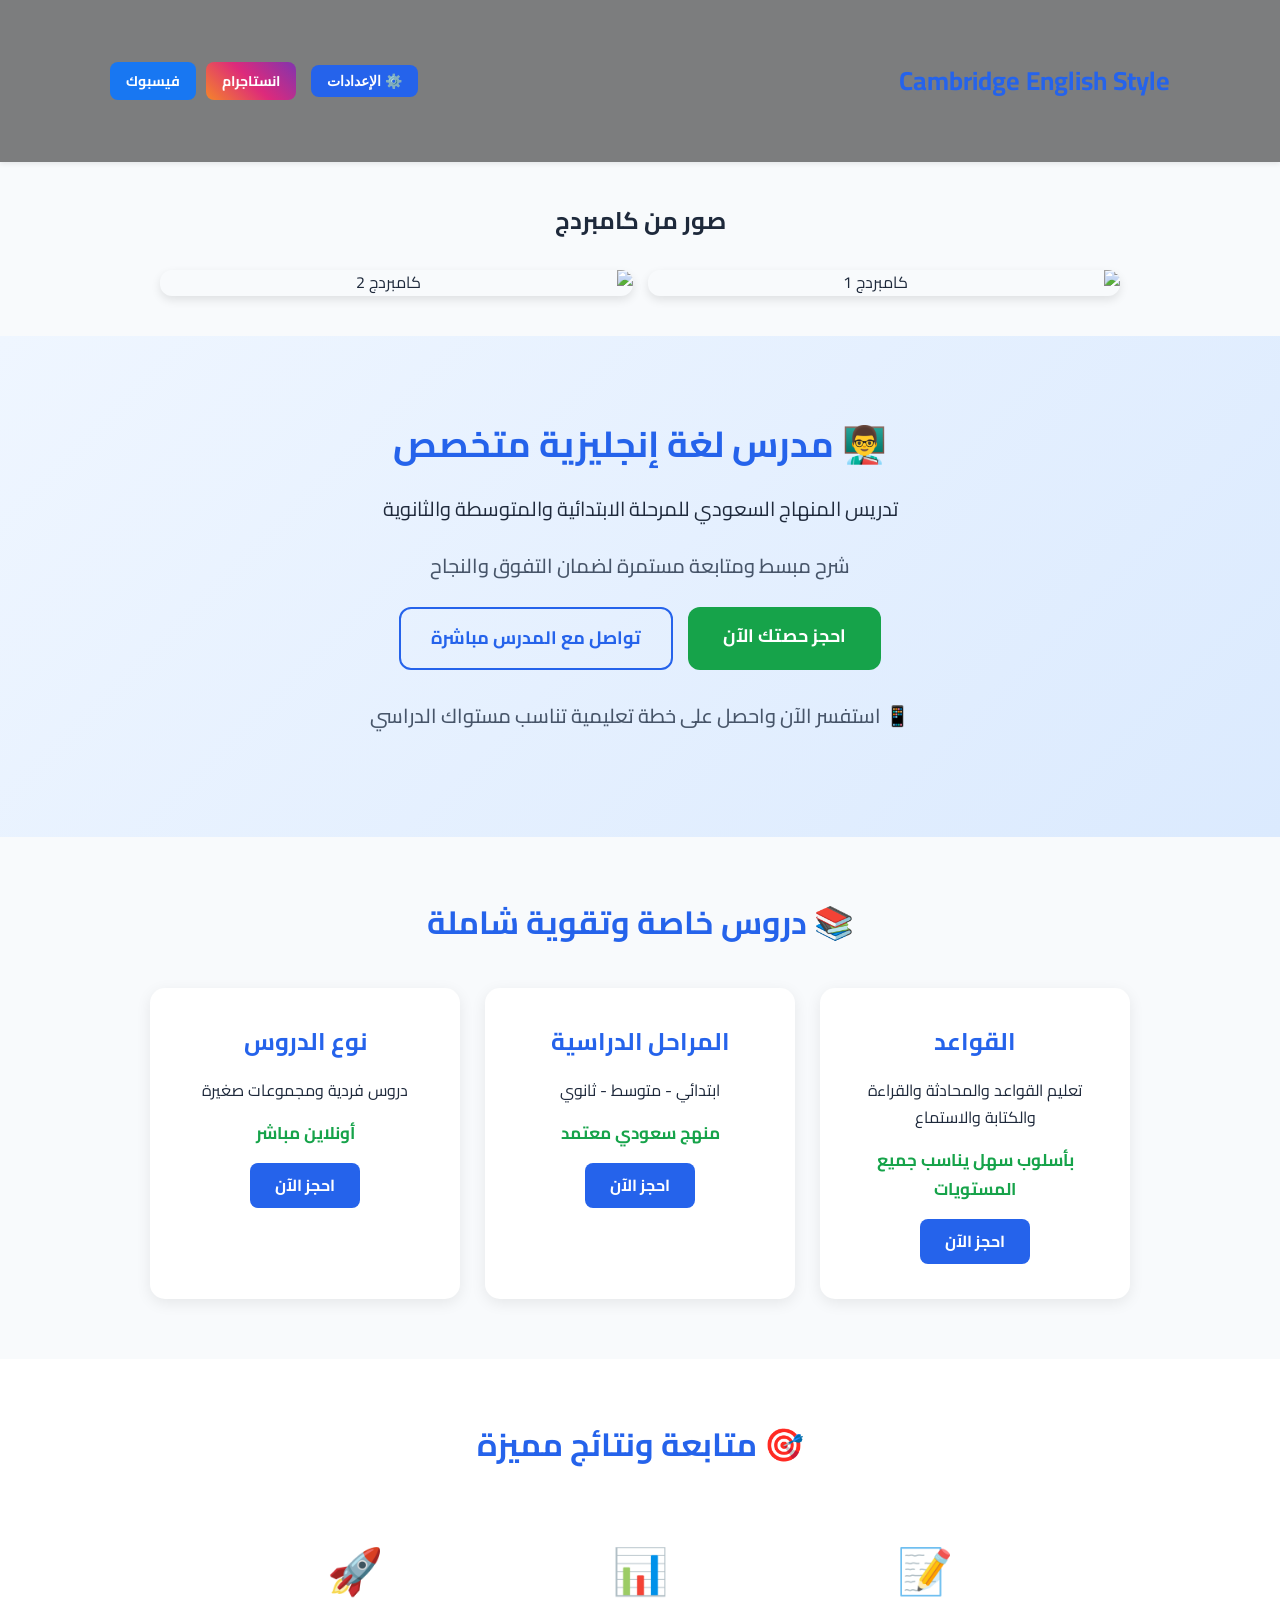
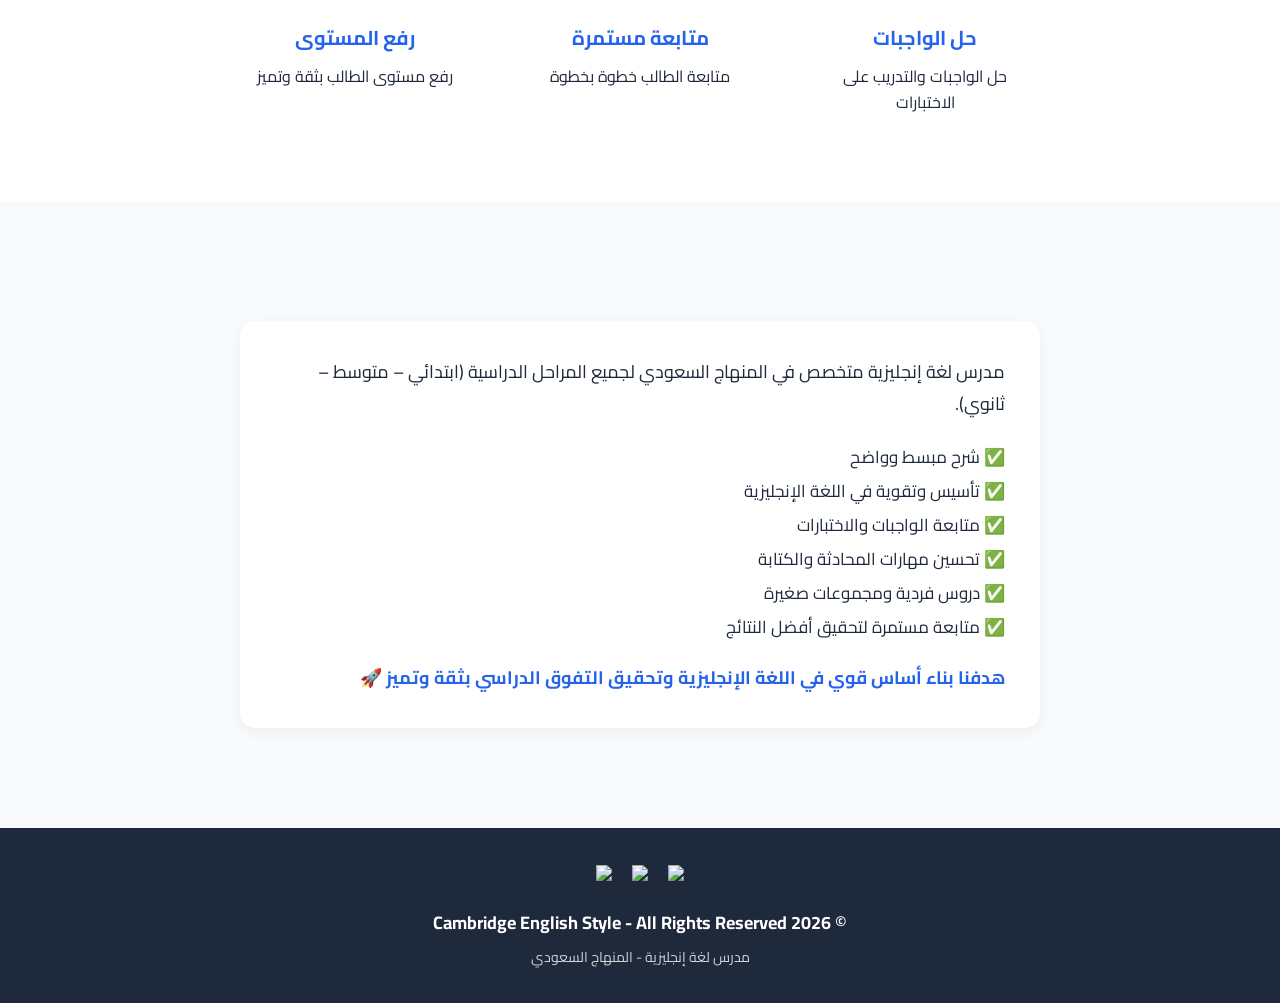
==== commit 86ea6568: "Add Cambridge photo gallery to index.html Added a Cambridge photo gallery section with images." ====
--- a/index.html
+++ b/index.html
@@ -29,6 +29,14 @@
       </div>
     </div>
   </header>
+  <!-- معرض صور كامبردج -->
+<section style="padding: 40px 20px; max-width: 1000px; margin: auto;">
+  <h2 style="text-align: center; margin-bottom: 30px;">صور من كامبردج</h2>
+  <div style="display: grid; grid-template-columns: 1fr 1fr; gap: 15px;">
+    <img src="images/cam1.jpg" alt="كامبردج 1" style="width: 100%; border-radius: 12px; box-shadow: 0 4px 10px rgba(0,0,0,0.1);">
+    <img src="images/cam2.jpg" alt="كامبردج 2" style="width: 100%; border-radius: 12px; box-shadow: 0 4px 10px rgba(0,0,0,0.1);">
+  </div>
+</section>
 
   <!-- البانر - القسم الأول -->
   <section class="banner">
--- a/style.css
+++ b/style.css
@@ -17,8 +17,9 @@
 
 /* الهيدر */
 .header {
-  background: white;
-  padding: 15px;
+  background: linear-gradient(rgba(0,0,0,0.5), rgba(0,0,0,0.5)), url('images/london.jpg') center/cover;
+  padding: 60px 20px;
+  color: white;
   box-shadow: 0 2px 5px rgba(0,0,0,0.08);
   position: sticky;
   top: 0;
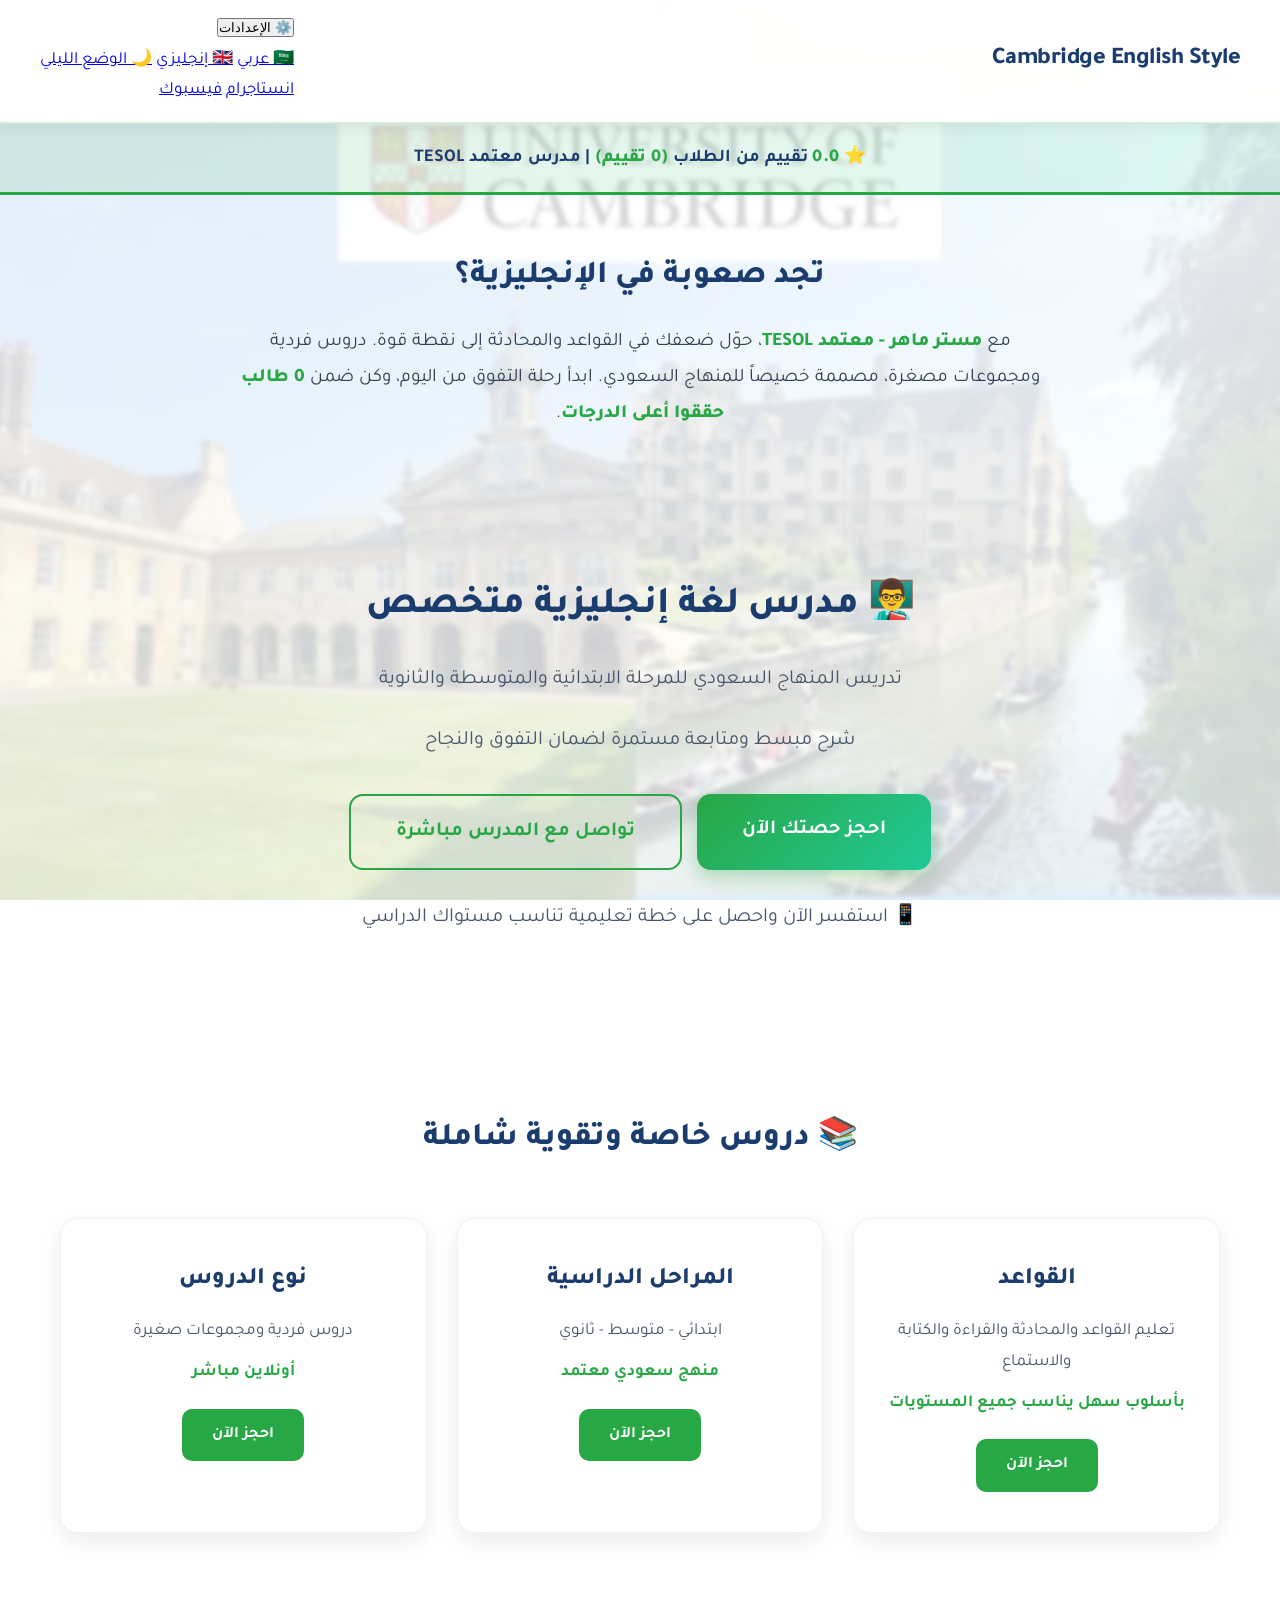
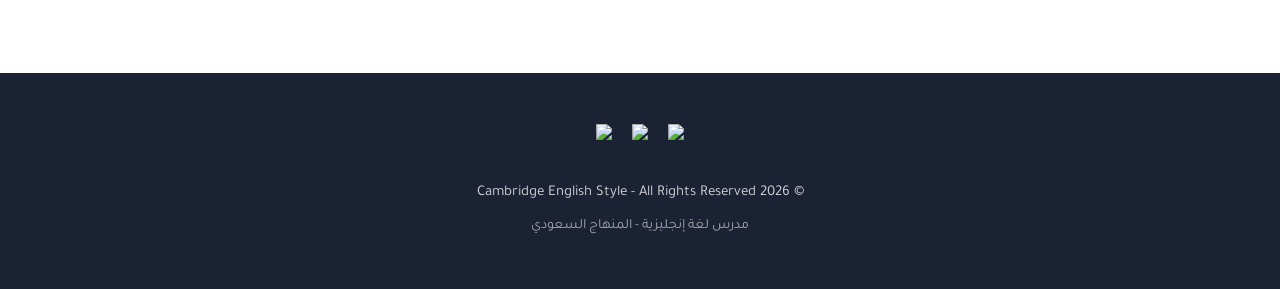
==== commit 5a86d358: "Update index.html" ====
--- a/index.html
+++ b/index.html
@@ -5,13 +5,14 @@
   <meta name="viewport" content="width=device-width, initial-scale=1.0">
   <title data-ar="مدرس لغة إنجليزية - المنهاج السعودي" data-en="English Teacher - Saudi Curriculum">مدرس لغة إنجليزية - المنهاج السعودي</title>
   <link rel="stylesheet" href="style.css">
+  <link href="https://fonts.googleapis.com/css2?family=Tajawal:wght@400;700&display=swap" rel="stylesheet">
 </head>
 <body>
   <!-- الهيدر -->
   <header class="header">
     <div class="header-content">
       <div class="logo" data-ar="Cambridge English Style" data-en="Cambridge English Style">Cambridge English Style</div>
-      
+
       <div class="header-controls">
         <div class="dropdown">
           <button class="dropbtn" data-ar="⚙️ الإعدادات" data-en="⚙️ Settings">⚙️ الإعدادات</button>
@@ -21,7 +22,7 @@
             <a href="#" onclick="toggleTheme()">🌙 <span data-ar="الوضع الليلي" data-en="Dark Mode">الوضع الليلي</span></a>
           </div>
         </div>
-        
+
         <div class="social-top">
           <a href="https://www.instagram.com/cambridge_english_style?igsh=cjluMWt1OHVwdnJm" target="_blank" class="social-btn insta" data-ar="انستاجرام" data-en="Instagram">انستاجرام</a>
           <a href="https://www.facebook.com/61580635530969/" target="_blank" class="social-btn fb" data-ar="فيسبوك" data-en="Facebook">فيسبوك</a>
@@ -29,30 +30,40 @@
       </div>
     </div>
   </header>
-  <!-- معرض صور كامبردج -->
-<section style="padding: 40px 20px; max-width: 1000px; margin: auto;">
-  <h2 style="text-align: center; margin-bottom: 30px;">صور من كامبردج</h2>
-  <div style="display: grid; grid-template-columns: 1fr 1fr; gap: 15px;">
-    <img src="images/cam1.jpg" alt="كامبردج 1" style="width: 100%; border-radius: 12px; box-shadow: 0 4px 10px rgba(0,0,0,0.1);">
-    <img src="images/cam2.jpg" alt="كامبردج 2" style="width: 100%; border-radius: 12px; box-shadow: 0 4px 10px rgba(0,0,0,0.1);">
-  </div>
-</section>
 
-  <!-- البانر - القسم الأول -->
+  <!-- شريط الثقة بالعداد الحقي -->
+  <section class="trust-bar">
+    <p>
+      ⭐ <b><span id="avg-rating">0.0</span></b> تقييم من الطلاب
+      <span>(<b><span id="student-count">0</span></b> تقييم)</span> | مدرس معتمد TESOL
+    </p>
+  </section>
+
+  <!-- وصف المعلم -->
+  <section class="teacher-desc">
+    <h2>تجد صعوبة في الإنجليزية؟</h2>
+    <p>
+      مع <strong>مستر ماهر - معتمد TESOL</strong>، حوّل ضعفك في القواعد والمحادثة إلى نقطة قوة.
+      دروس فردية ومجموعات مصغرة، مصممة خصيصاً للمنهاج السعودي.
+      ابدأ رحلة التفوق من اليوم، وكن ضمن <strong><span id="student-count-2">0</span> طالب حققوا أعلى الدرجات</strong>.
+    </p>
+  </section>
+
+  <!-- البانر -->
   <section class="banner">
     <h1 data-ar="👨‍🏫 مدرس لغة إنجليزية متخصص" data-en="👨‍🏫 Specialized English Teacher">👨‍🏫 مدرس لغة إنجليزية متخصص</h1>
     <p data-ar="تدريس المنهاج السعودي للمرحلة الابتدائية والمتوسطة والثانوية" data-en="Teaching Saudi curriculum for Elementary, Middle & High School">تدريس المنهاج السعودي للمرحلة الابتدائية والمتوسطة والثانوية</p>
     <p class="banner-note" data-ar="شرح مبسط ومتابعة مستمرة لضمان التفوق والنجاح" data-en="Simplified explanation & continuous follow-up to ensure excellence and success">شرح مبسط ومتابعة مستمرة لضمان التفوق والنجاح</p>
-    
+
     <div class="btn-group">
       <a href="https://chat.whatsapp.com/IDC0K8sDvgTCmwn8Pde9Bb" target="_blank" class="btn" data-ar="احجز حصتك الآن" data-en="Book Your Session Now">احجز حصتك الآن</a>
       <a href="#courses" class="btn-outline" data-ar="تواصل مع المدرس مباشرة" data-en="Contact Teacher Directly">تواصل مع المدرس مباشرة</a>
     </div>
-    
+
     <p class="banner-note" style="margin-top: 30px;" data-ar="📱 استفسر الآن واحصل على خطة تعليمية تناسب مستواك الدراسي" data-en="📱 Inquire now and get an educational plan suited to your level">📱 استفسر الآن واحصل على خطة تعليمية تناسب مستواك الدراسي</p>
   </section>
 
-  <!-- القسم الثاني - الدروس -->
+  <!-- الدروس -->
   <section class="section" id="courses">
     <h2 data-ar="📚 دروس خاصة وتقوية شاملة" data-en="📚 Private & Comprehensive Tutoring">📚 دروس خاصة وتقوية شاملة</h2>
     <div class="cards">
@@ -77,44 +88,6 @@
     </div>
   </section>
 
-  <!-- قسم إضافي - المتابعة -->
-  <section class="section features">
-    <h2 data-ar="🎯 متابعة ونتائج مميزة" data-en="🎯 Follow-up & Excellent Results">🎯 متابعة ونتائج مميزة</h2>
-    <div class="cards">
-      <div class="feature">
-        <div class="icon">📝</div>
-        <h3 data-ar="حل الواجبات" data-en="Homework Help">حل الواجبات</h3>
-        <p data-ar="حل الواجبات والتدريب على الاختبارات" data-en="Solving homework & training for exams">حل الواجبات والتدريب على الاختبارات</p>
-      </div>
-      <div class="feature">
-        <div class="icon">📊</div>
-        <h3 data-ar="متابعة مستمرة" data-en="Continuous Follow-up">متابعة مستمرة</h3>
-        <p data-ar="متابعة الطالب خطوة بخطوة" data-en="Following up with the student step by step">متابعة الطالب خطوة بخطوة</p>
-      </div>
-      <div class="feature">
-        <div class="icon">🚀</div>
-        <h3 data-ar="رفع المستوى" data-en="Level Up">رفع المستوى</h3>
-        <p data-ar="رفع مستوى الطالب بثقة وتميز" data-en="Raising student level with confidence & excellence">رفع مستوى الطالب بثقة وتميز</p>
-      </div>
-    </div>
-  </section>
-
-  <!-- النبذة الاحترافية -->
-  <section class="section">
-    <div class="about-box">
-      <p class="about-intro" data-ar="مدرس لغة إنجليزية متخصص في المنهاج السعودي لجميع المراحل الدراسية (ابتدائي – متوسط – ثانوي)." data-en="Specialized English teacher for Saudi curriculum for all educational stages (Elementary – Middle – High School).">مدرس لغة إنجليزية متخصص في المنهاج السعودي لجميع المراحل الدراسية (ابتدائي – متوسط – ثانوي).</p>
-      <ul class="about-list">
-        <li data-ar="✅ شرح مبسط وواضح" data-en="✅ Simple & clear explanation">✅ شرح مبسط وواضح</li>
-        <li data-ar="✅ تأسيس وتقوية في اللغة الإنجليزية" data-en="✅ Foundation & strengthening in English">✅ تأسيس وتقوية في اللغة الإنجليزية</li>
-        <li data-ar="✅ متابعة الواجبات والاختبارات" data-en="✅ Homework & exam follow-up">✅ متابعة الواجبات والاختبارات</li>
-        <li data-ar="✅ تحسين مهارات المحادثة والكتابة" data-en="✅ Improve speaking & writing skills">✅ تحسين مهارات المحادثة والكتابة</li>
-        <li data-ar="✅ دروس فردية ومجموعات صغيرة" data-en="✅ Individual & small group classes">✅ دروس فردية ومجموعات صغيرة</li>
-        <li data-ar="✅ متابعة مستمرة لتحقيق أفضل النتائج" data-en="✅ Continuous follow-up for best results">✅ متابعة مستمرة لتحقيق أفضل النتائج</li>
-      </ul>
-      <p class="about-goal" data-ar="هدفنا بناء أساس قوي في اللغة الإنجليزية وتحقيق التفوق الدراسي بثقة وتميز 🚀" data-en="Our goal: Build a strong foundation in English and achieve academic excellence with confidence & excellence 🚀">هدفنا بناء أساس قوي في اللغة الإنجليزية وتحقيق التفوق الدراسي بثقة وتميز 🚀</p>
-    </div>
-  </section>
-
   <!-- الفوتر -->
   <footer class="footer">
     <div class="social">
@@ -133,10 +106,11 @@
   </footer>
 
 <script>
+// لغة + ثيم
 function changeLang(lang) {
   localStorage.setItem('lang', lang);
   document.documentElement.lang = lang;
-  document.body.dir = lang === 'ar' ? 'rtl' : 'ltr';
+  document.body.dir = lang === 'ar'? 'rtl' : 'ltr';
   document.querySelectorAll('[data-ar][data-en]').forEach(el => {
     el.innerText = el.getAttribute('data-' + lang);
   });
@@ -144,7 +118,29 @@
 
 function toggleTheme() {
   document.body.classList.toggle('dark');
-  localStorage.setItem('theme', document.body.classList.contains('dark') ? 'dark' : 'light');
+  localStorage.setItem('theme', document.body.classList.contains('dark')? 'dark' : 'light');
+}
+
+// دالة تفك CSV صح حتى لو فيه فواصل جوه النص
+function parseCSV(csv) {
+  const lines = csv.trim().split('\n');
+  return lines.map(line => {
+    const result = [];
+    let current = '';
+    let inQuotes = false;
+    for(let i=0; i<line.length; i++) {
+      const char = line[i];
+      if(char === '"') inQuotes =!inQuotes;
+      else if(char === ',' &&!inQuotes) {
+        result.push(current.trim());
+        current = '';
+      } else {
+        current += char;
+      }
+    }
+    result.push(current.trim());
+    return result.map(v => v.replace(/^"|"$/g, ''));
+  });
 }
 
 window.onload = function() {
@@ -152,21 +148,35 @@
   const savedLang = localStorage.getItem('lang');
   if(savedTheme === 'dark') document.body.classList.add('dark');
   if(savedLang) changeLang(savedLang);
+
+  const SHEET_URL = 'https://docs.google.com/spreadsheets/d/e/2PACX-1vSEWpNC7zAWhXmyuvT2VVbZ3tQcFb_EpplH3sI74RuC_s-J98geS4RvWJudqTA9j-by4ICFzuveozyL/pub?gid=688115288&single=true&output=csv';
+
+  fetch(SHEET_URL)
+.then(res => res.text())
+.then(csv => {
+    const data = parseCSV(csv);
+    const headers = data[0]; // سطر العناوين
+    const rows = data.slice(1).filter(r => r.length > 1 && r.some(c => c)); // نشيل الفاضي
+
+    // ندور على اسم العمود بدل الرقم
+    const ratingCol = headers.findIndex(h => h.includes('نجوم') || h.toLowerCase().includes('rating'));
+    const nameCol = headers.findIndex(h => h.includes('الاسم') || h.toLowerCase().includes('name'));
+    const commentCol = headers.findIndex(h => h.includes('رأيك') || h.includes('تعليق'));
+
+    const count = rows.filter(r => r[ratingCol] && Number(r[ratingCol]) > 0).length;
+    document.getElementById('student-count').innerText = count;
+    document.getElementById('student-count-2').innerText = count;
+
+    const ratings = rows.map(r => Number(r[ratingCol])).filter(n => n > 0);
+    const avg = ratings.length > 0? ratings.reduce((a,b) => a+b, 0) / ratings.length : 0;
+    document.getElementById('avg-rating').innerText = avg.toFixed(1);
+
+    console.log('✅ تم التحميل - عمود النجوم:', headers[ratingCol], 'العدد:', count, 'المتوسط:', avg.toFixed(1));
+  })
+.catch(err => {
+    console.log('❌ خطأ في جلب البيانات:', err);
+  });
 }
-
-const observer = new IntersectionObserver((entries) => {
-  entries.forEach(entry => {
-    if(entry.isIntersecting) entry.target.classList.add('show');
-  });
-});
-
-document.querySelectorAll('.card, .feature').forEach(el => observer.observe(el));
-
-window.addEventListener('scroll', function() {
-  const header = document.querySelector('.header');
-  if(window.scrollY > 50) header.classList.add('scrolled');
-  else header.classList.remove('scrolled');
-});
 </script>
 </body>
 </html>
--- a/style.css
+++ b/style.css
@@ -1,4 +1,5 @@
-@import url('https://fonts.googleapis.com/css2?family=Cairo:wght@400;700&display=swap');
+/* ========== الخط + الأساسيات ========== */
+@import url('https://fonts.googleapis.com/css2?family=Tajawal:wght@400;500;700;800&display=swap');
 
 * {
   margin: 0;
@@ -6,444 +7,350 @@
   box-sizing: border-box;
 }
 
-body { 
-  font-family: 'Cairo', Tahoma, sans-serif; 
-  background: #f8fafc; 
-  color: #1e293b;
-  text-align: center;
-  line-height: 1.6;
-  transition: 0.3s;
-}
-
-/* الهيدر */
+html {
+  scroll-behavior: smooth;
+}
+
+body {
+  font-family: 'Tajawal', sans-serif;
+  font-size: 17px;
+  line-height: 1.8;
+  color: #1a2b4c;
+  /* خلفية كامبردج شفافية 0.82 */
+  background: url('images/cam1.jpg') center/cover fixed, 
+              url('images/cam2.jpg') center/cover fixed;
+  position: relative;
+  min-height: 100vh;
+}
+
+body::before {
+  content: "";
+  position: fixed;
+  inset: 0;
+  background: rgba(255, 255, 255, 0.82); 
+  backdrop-filter: blur(2px);
+  z-index: -1;
+}
+
+/* ========== الوضع الليلي - تباين عالي ========== */
+body.dark {
+  color: #f5f7fa;
+}
+body.dark::before {
+  background: rgba(15, 23, 42, 0.92);
+  backdrop-filter: blur(3px);
+}
+body.dark h1, 
+body.dark h2, 
+body.dark h3,
+body.dark .logo {
+  color: #60a5fa;
+}
+body.dark p, 
+body.dark .card p {
+  color: #e2e8f0;
+}
+body.dark strong,
+body.dark .trust-bar span {
+  color: #4ade80;
+}
+body.dark .card {
+  background: rgba(30, 41, 59, 0.85);
+  border: 1px solid rgba(96, 165, 250, 0.2);
+}
+body.dark .header {
+  background: rgba(15, 23, 42, 0.95);
+  border-bottom: 1px solid rgba(96, 165, 250, 0.2);
+}
+
+/* ========== الهيدر ثابت وأوضح ========== */
 .header {
-  background: linear-gradient(rgba(0,0,0,0.5), rgba(0,0,0,0.5)), url('images/london.jpg') center/cover;
-  padding: 60px 20px;
-  color: white;
-  box-shadow: 0 2px 5px rgba(0,0,0,0.08);
   position: sticky;
   top: 0;
-  z-index: 100;
-  transition: all 0.3s ease;
-}
-
-.header.scrolled {
-  padding: 10px;
-  box-shadow: 0 4px 15px rgba(0,0,0,0.1);
+  z-index: 999;
+  background: rgba(255, 255, 255, 0.98);
+  backdrop-filter: blur(10px);
+  padding: 15px 20px;
+  box-shadow: 0 2px 15px rgba(0,0,0,0.08);
+  border-bottom: 2px solid rgba(40, 167, 69, 0.2);
 }
 
 .header-content {
+  max-width: 1200px;
+  margin: auto;
   display: flex;
   justify-content: space-between;
   align-items: center;
-  max-width: 1100px;
-  margin: 0 auto;
-  padding: 0 20px;
-}
-
-.logo { 
-  font-size: 26px; 
-  font-weight: bold; 
-  color: #2563EB; 
-  transition: 0.3s;
-}
-
-.header.scrolled .logo {
-  font-size: 22px;
-}
-
-.header-controls {
-  display: flex;
-  align-items: center;
+  flex-wrap: wrap;
   gap: 15px;
 }
 
-.social-top {
-  display: flex;
-  gap: 10px;
-}
-
-.social-btn {
-  padding: 8px 16px;
-  border-radius: 8px;
-  font-size: 14px;
-  font-weight: bold;
-  text-decoration: none;
-  color: white;
-  transition: 0.3s;
-}
-
-.social-btn.fb { background: #1877F2; }
-.social-btn.insta { background: linear-gradient(45deg, #F58529, #DD2A7B, #8134AF); }
-.social-btn:hover { transform: translateY(-2px); box-shadow: 0 4px 12px rgba(0,0,0,0.2); }
-
-/* القائمة المنسدلة */
-.dropdown {
-  position: relative;
-  display: inline-block;
-}
-
-.dropbtn {
-  background: #2563EB;
-  color: white;
-  padding: 8px 16px;
-  font-size: 14px;
-  border: none;
-  border-radius: 8px;
-  cursor: pointer;
-  font-weight: bold;
-  transition: 0.3s;
-}
-
-.dropbtn:hover { background: #1d4ed8; }
-
-.dropdown-content {
-  display: none;
-  position: absolute;
-  right: 0;
-  background-color: white;
-  min-width: 160px;
-  box-shadow: 0 8px 16px rgba(0,0,0,0.2);
-  border-radius: 8px;
-  z-index: 1;
-  margin-top: 5px;
-}
-
-.dropdown-content a {
-  color: #1e293b;
-  padding: 12px 16px;
-  text-decoration: none;
-  display: block;
-  font-size: 15px;
-  text-align: right;
-  transition: 0.2s;
-}
-
-.dropdown-content a:hover { background-color: #f1f5f9; }
-.dropdown:hover .dropdown-content { display: block; }
-
-/* البانر */
+.logo {
+  font-size: 24px;
+  font-weight: 800;
+  color: #1a3c6e;
+  letter-spacing: -0.5px;
+}
+
+/* ========== شريط الثقة ========== */
+.trust-bar {
+  background: linear-gradient(90deg, rgba(40, 167, 69, 0.12), rgba(32, 201, 151, 0.12));
+  padding: 18px 20px;
+  text-align: center;
+  border-bottom: 3px solid #28a745;
+}
+.trust-bar p {
+  margin: 0;
+  font-size: 18px;
+  font-weight: 700;
+  color: #1a3c6e;
+  letter-spacing: 0.3px;
+}
+.trust-bar span {
+  color: #28a745;
+  font-weight: 800;
+}
+
+/* ========== وصف المعلم ========== */
+.teacher-desc {
+  text-align: center;
+  padding: 60px 20px;
+  max-width: 850px;
+  margin: auto;
+}
+.teacher-desc h2 {
+  color: #1a3c6e;
+  font-size: 32px;
+  font-weight: 800;
+  margin-bottom: 25px;
+  line-height: 1.4;
+}
+.teacher-desc p {
+  font-size: 19px;
+  line-height: 1.9;
+  color: #334155;
+}
+.teacher-desc strong {
+  color: #28a745;
+  font-weight: 800;
+}
+
+/* ========== البانر + الأزرار ========== */
 .banner {
+  text-align: center;
   padding: 80px 20px;
-  background: linear-gradient(135deg, #EFF6FF 0%, #DBEAFE 100%);
-}
-
+}
 .banner h1 {
-  font-size: 36px;
-  color: #2563EB;
+  font-size: 38px;
+  font-weight: 800;
+  color: #1a3c6e;
   margin-bottom: 20px;
 }
-
 .banner p {
   font-size: 20px;
-  margin-bottom: 25px;
-}
-
+  color: #475569;
+  margin-bottom: 15px;
+}
 .banner-note {
   font-size: 16px;
-  color: #475569;
-  margin-top: 15px;
-  font-weight: 500;
+  color: #64748b;
+  margin-top: 25px;
 }
 
 .btn-group {
   display: flex;
+  gap: 15px;
+  justify-content: center;
   flex-wrap: wrap;
-  justify-content: center;
-  gap: 15px;
-  margin-top: 25px;
+  margin-top: 35px;
 }
 
 .btn {
-  background: #16A34A;
+  display: inline-block;
+  padding: 18px 45px;
+  background: linear-gradient(135deg, #28a745, #20c997);
   color: white;
-  padding: 15px 35px;
+  border-radius: 14px;
+  font-size: 20px;
+  font-weight: 700;
+  text-decoration: none;
+  transition: all 0.3s ease;
+  box-shadow: 0 6px 20px rgba(40, 167, 69, 0.35);
   border: none;
-  border-radius: 12px;
-  font-size: 18px;
-  font-weight: bold;
   cursor: pointer;
+}
+.btn:hover {
+  transform: translateY(-3px);
+  box-shadow: 0 10px 30px rgba(40, 167, 69, 0.5);
+}
+
+.btn-outline {
+  padding: 18px 45px;
+  background: transparent;
+  color: #28a745;
+  border: 2.5px solid #28a745;
+  border-radius: 14px;
+  font-size: 20px;
+  font-weight: 700;
   text-decoration: none;
-  display: inline-block;
-  transition: 0.3s;
-}
-
-.btn:hover {
-  background: #15803d;
-  transform: translateY(-2px);
-  box-shadow: 0 5px 15px rgba(22,163,74,0.3);
-}
-
-.btn-outline {
-  background: transparent;
-  color: #2563EB;
-  padding: 15px 30px;
-  border: 2px solid #2563EB;
-  border-radius: 12px;
-  font-size: 18px;
-  font-weight: bold;
-  text-decoration: none;
-  display: inline-block;
-  transition: 0.3s;
-}
-
+  transition: all 0.3s ease;
+}
 .btn-outline:hover {
-  background: #2563EB;
+  background: #28a745;
   color: white;
-  transform: translateY(-2px);
-}
-
-.btn-small {
-  background: #2563EB;
-  color: white;
-  padding: 10px 25px;
-  border-radius: 8px;
-  font-size: 16px;
-  font-weight: bold;
-  text-decoration: none;
-  display: inline-block;
-  margin-top: 15px;
-  transition: 0.3s;
-}
-
-.btn-small:hover {
-  background: #1d4ed8;
-  transform: translateY(-2px);
-}
-
-/* الاقسام */
+  transform: translateY(-3px);
+}
+
+/* ========== الكروت - مسافات أوضح ========== */
 .section {
-  padding: 60px 20px;
-}
-
+  padding: 80px 20px;
+  max-width: 1200px;
+  margin: auto;
+}
 .section h2 {
-  color: #2563EB;
+  text-align: center;
   font-size: 32px;
-  margin-bottom: 40px;
+  font-weight: 800;
+  color: #1a3c6e;
+  margin-bottom: 50px;
 }
 
 .cards {
-  display: flex;
-  flex-wrap: wrap;
-  justify-content: center;
-  gap: 25px;
-  max-width: 1000px;
-  margin: 0 auto;
+  display: grid;
+  grid-template-columns: repeat(3, 1fr);
+  gap: 30px;
 }
 
 .card {
-  background: white; 
-  padding: 35px 25px; 
-  border-radius: 15px; 
-  box-shadow: 0 4px 15px rgba(0,0,0,0.08); 
-  width: 310px; 
-  text-align: center;
-  opacity: 0;
-  transform: translateY(30px);
-  transition: opacity 0.6s ease, transform 0.6s ease, box-shadow 0.4s;
-}
-
-.card.show {
-  opacity: 1;
-  transform: translateY(0);
-}
-
+  background: rgba(255, 255, 255, 0.95);
+  padding: 40px 25px;
+  border-radius: 18px;
+  text-align: center;
+  box-shadow: 0 8px 25px rgba(0,0,0,0.08);
+  border: 1px solid rgba(40, 167, 69, 0.1);
+  transition: all 0.3s ease;
+}
 .card:hover {
   transform: translateY(-8px);
-  box-shadow: 0 12px 30px rgba(22,163,74,0.15);
-}
-
+  box-shadow: 0 15px 40px rgba(40, 167, 69, 0.25);
+  border-color: #28a745;
+}
 .card h3 {
-  color: #2563EB;
   font-size: 24px;
-  margin: 0 0 15px 0;
-}
-
+  font-weight: 800;
+  color: #1a3c6e;
+  margin-bottom: 15px;
+}
 .card p {
+  font-size: 17px;
+  color: #475569;
+  margin-bottom: 10px;
+}
+.card .price {
+  color: #28a745;
+  font-weight: 700;
+  margin-bottom: 20px;
+}
+
+.btn-small {
+  display: inline-block;
+  padding: 12px 30px;
+  background: #28a745;
+  color: white;
+  border-radius: 10px;
   font-size: 16px;
-  line-height: 1.7;
-  margin-bottom: 10px;
-}
-
-.card .price {
-  color: #16A34A;
-  font-weight: bold;
-  font-size: 17px;
-  margin: 15px 0 0 0;
-}
-
-.features {
-  background: white;
-}
-
-.feature {
-  width: 260px;
-  padding: 25px;
-  opacity: 0;
-  transform: translateY(30px);
-  transition: opacity 0.6s ease, transform 0.6s ease;
-}
-
-.feature.show {
-  opacity: 1;
-  transform: translateY(0);
-}
-
-.feature .icon {
-  font-size: 45px;
-  margin-bottom: 15px;
-}
-
-.feature h3 {
-  color: #2563EB;
-  margin-bottom: 10px;
-  font-size: 20px;
-}
-
-.about-box {
-  max-width: 800px; 
-  margin: 60px auto 0; 
-  text-align: right; 
-  background: white; 
-  padding: 35px; 
-  border-radius: 15px; 
-  box-shadow: 0 4px 15px rgba(0,0,0,0.05);
-}
-
-.about-intro {
-  font-size: 18px; 
-  line-height: 1.8; 
-  margin-bottom: 20px;
-}
-
-.about-list {
-  font-size: 17px; 
-  line-height: 2;
-  list-style: none;
-}
-
-.about-goal {
-  font-size: 18px; 
-  font-weight: bold; 
-  color: #2563EB; 
-  margin-top: 20px;
-}
-
-/* الفوتر */
+  font-weight: 700;
+  text-decoration: none;
+  transition: 0.3s;
+}
+.btn-small:hover {
+  background: #218838;
+}
+
+/* ========== الفوتر ========== */
 .footer {
-  background: #1e293b;
+  text-align: center;
+  padding: 50px 20px;
+  background: rgba(15, 23, 42, 0.95);
   color: white;
-  padding: 35px 20px;
-  margin-top: 40px;
-}
-
-.social {
+  margin-top: 60px;
+}
+.footer .social {
   display: flex;
+  gap: 20px;
   justify-content: center;
-  gap: 20px;
-  margin-bottom: 20px;
-}
-
-.social a {
-  transition: 0.3s;
-}
-
-.social a:hover {
+  margin-bottom: 25px;
+}
+.footer .social img {
+  transition: transform 0.3s;
+}
+.footer .social img:hover {
   transform: scale(1.15);
+}
+.footer .copy {
+  font-size: 15px;
   opacity: 0.8;
-}
-
-.footer .copy {
-  font-size: 18px;
-  font-weight: bold;
-}
-
+  margin-top: 15px;
+}
 .footer .sub {
   font-size: 14px;
-  opacity: 0.8;
+  opacity: 0.6;
   margin-top: 8px;
 }
 
-/* الوضع الليلي */
-body.dark {
-  background: #0f172a;
-  color: #e2e8f0;
-}
-
-body.dark .header,
-body.dark .card,
-body.dark .about-box,
-body.dark .features,
-body.dark .dropdown-content {
-  background: #1e293b;
-  color: #e2e8f0;
-}
-
-body.dark .section h2,
-body.dark .card h3,
-body.dark .banner h1,
-body.dark .logo {
-  color: #60a5fa;
-}
-
-body.dark .banner {
-  background: linear-gradient(135deg, #1e293b 0%, #0f172a 100%);
-}
-
-body.dark .dropdown-content a {
-  color: #e2e8f0;
-}
-
-body.dark .dropdown-content a:hover {
-  background-color: #334155;
-}
-
-/* الجوال */
+/* ========== الموبايل - كل حاجة تكبر ========== */
 @media (max-width: 768px) {
+  body {
+    font-size: 18px;
+  }
+  
+  .logo {
+    font-size: 22px;
+  }
+  
+  .banner h1 {
+    font-size: 28px;
+    line-height: 1.3;
+  }
+  
+  .banner p {
+    font-size: 18px;
+  }
+  
+  .teacher-desc h2 {
+    font-size: 26px;
+  }
+  
+  .teacher-desc p {
+    font-size: 18px;
+  }
+  
+  .btn, .btn-outline {
+    width: 100%;
+    max-width: 400px;
+    font-size: 19px;
+    padding: 16px 30px;
+  }
+  
+  .cards {
+    grid-template-columns: 1fr;
+    gap: 25px;
+  }
+  
+  .card {
+    padding: 30px 20px;
+  }
+  
+  .card h3 {
+    font-size: 22px;
+  }
+  
   .header-content {
     flex-direction: column;
-    gap: 10px;
-  }
-  
-  .header-controls {
-    width: 100%;
-    justify-content: center;
-    flex-wrap: wrap;
-  }
-  
-  .banner h1 { font-size: 28px; }
-  .banner p { font-size: 18px; }
-  .banner { padding-bottom: 120px; }
-  .section h2 { font-size: 26px; }
-  .card { width: 100%; max-width: 340px; }
-  
-  .btn-group {
-    flex-direction: column;
-    padding: 0 20px;
-  }
-  
-  .btn, .btn-outline {
-    width: 100%;
-  }
-  
-  .btn {
-    position: fixed;
-    bottom: 20px;
-    left: 20px;
-    right: 20px;
-    z-index: 99;
-    box-shadow: 0 8px 20px rgba(22,163,74,0.4);
-    padding: 12px 35px;
+    gap: 12px;
+  }
+  
+  .trust-bar p {
     font-size: 16px;
   }
-  
-  .about-box {
-    padding: 25px 20px;
-    margin: 40px 20px 0;
-    text-align: center;
-  }
-  
-  .about-list {
-    text-align: center;
-  }
-}
+}
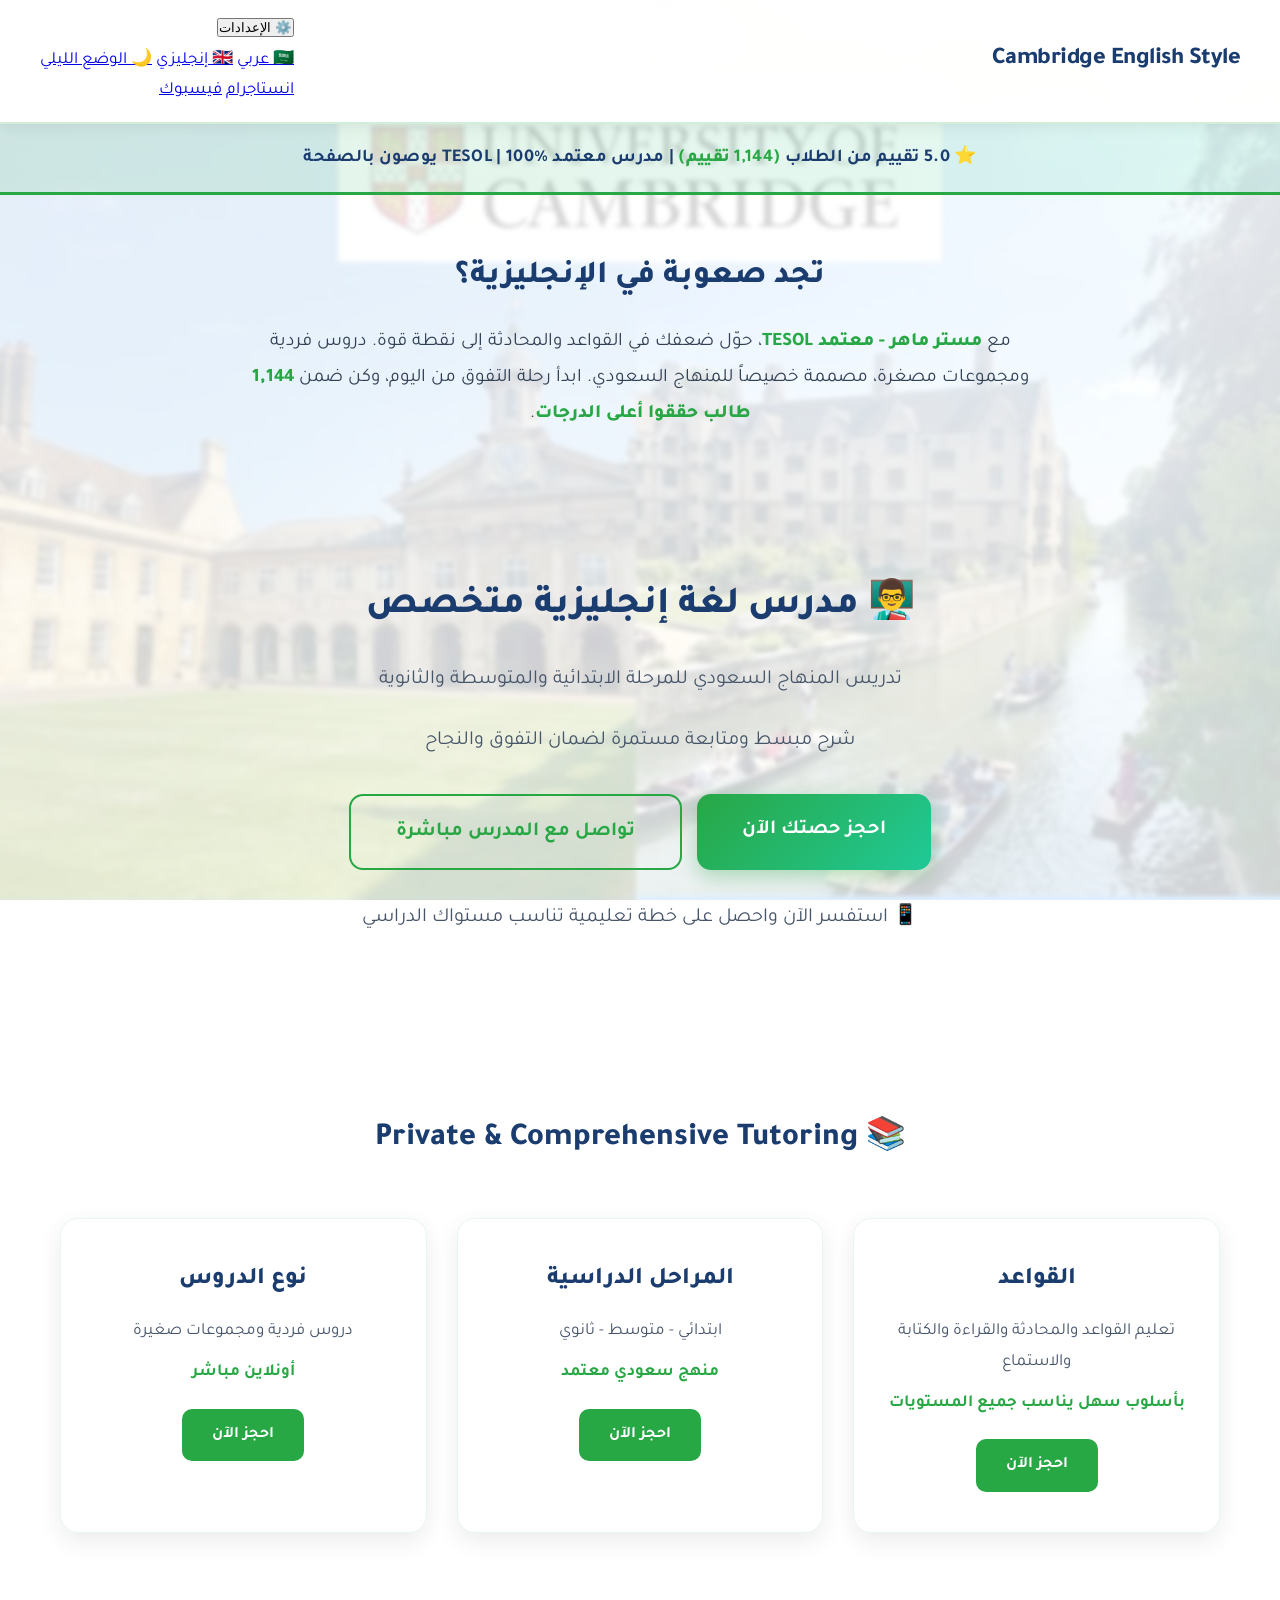
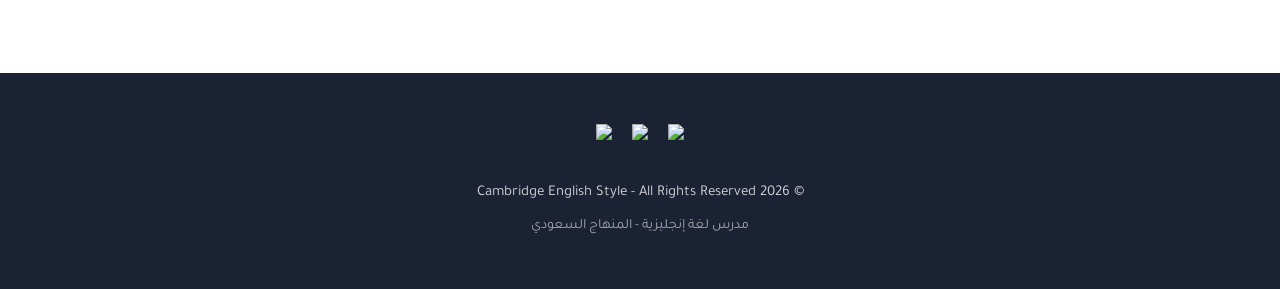
==== commit a4ef01e9: "Update index.html" ====
--- a/index.html
+++ b/index.html
@@ -1,8 +1,20 @@
 <!DOCTYPE html>
 <html lang="ar" dir="rtl">
 <head>
-  <meta charset="UTF-8">
+  <meta charset="UTF-8">  
   <meta name="viewport" content="width=device-width, initial-scale=1.0">
+  <!-- Meta للظهور في واتساب + فيسبوك -->
+<meta property="og:type" content="website">
+<meta property="og:url" content="https://a00-teacher.github.io/">
+<meta property="og:title" content="Cambridge English Style - مدرس إنجليزي معتمد ⭐5.0">
+<meta property="og:description" content="حوّل ضعفك في القواعد والمحادثة لنقطة قوة. دروس أونلاين للمنهاج السعودي مع مدرس معتمد TESOL">
+<meta property="og:image" content="https://i.imgur.com/8Qm1W9L.jpg">
+<meta property="og:locale" content="ar_SA">
+
+<meta name="twitter:card" content="summary_large_image">
+<meta name="twitter:title" content="Cambridge English Style - مدرس إنجليزي">
+<meta name="twitter:description" content="دروس فردية ومجموعات للمنهاج السعودي. تقييمات طلاب حقيقية">
+<meta name="twitter:image" content="https://i.imgur.com/8Qm1W9L.jpg">
   <title data-ar="مدرس لغة إنجليزية - المنهاج السعودي" data-en="English Teacher - Saudi Curriculum">مدرس لغة إنجليزية - المنهاج السعودي</title>
   <link rel="stylesheet" href="style.css">
   <link href="https://fonts.googleapis.com/css2?family=Tajawal:wght@400;700&display=swap" rel="stylesheet">
@@ -31,11 +43,11 @@
     </div>
   </header>
 
-  <!-- شريط الثقة بالعداد الحقي -->
+  <!-- شريط الثقة - تقييم الفيسبوك الثابت -->
   <section class="trust-bar">
     <p>
-      ⭐ <b><span id="avg-rating">0.0</span></b> تقييم من الطلاب
-      <span>(<b><span id="student-count">0</span></b> تقييم)</span> | مدرس معتمد TESOL
+      ⭐ <b>5.0</b> تقييم من الطلاب
+      <span>(<b>1,144</b> تقييم)</span> | مدرس معتمد TESOL | 100% يوصون بالصفحة
     </p>
   </section>
 
@@ -45,7 +57,7 @@
     <p>
       مع <strong>مستر ماهر - معتمد TESOL</strong>، حوّل ضعفك في القواعد والمحادثة إلى نقطة قوة.
       دروس فردية ومجموعات مصغرة، مصممة خصيصاً للمنهاج السعودي.
-      ابدأ رحلة التفوق من اليوم، وكن ضمن <strong><span id="student-count-2">0</span> طالب حققوا أعلى الدرجات</strong>.
+      ابدأ رحلة التفوق من اليوم، وكن ضمن <strong>1,144 طالب حققوا أعلى الدرجات</strong>.
     </p>
   </section>
 
@@ -65,7 +77,7 @@
 
   <!-- الدروس -->
   <section class="section" id="courses">
-    <h2 data-ar="📚 دروس خاصة وتقوية شاملة" data-en="📚 Private & Comprehensive Tutoring">📚 دروس خاصة وتقوية شاملة</h2>
+    <h2 data-ar="📚 دروس خاصة وتقوية شاملة" data-en="📚 Private & Comprehensive Tutoring">📚 Private & Comprehensive Tutoring</h2>
     <div class="cards">
       <div class="card">
         <h3 data-ar="القواعد" data-en="Grammar">القواعد</h3>
@@ -121,61 +133,11 @@
   localStorage.setItem('theme', document.body.classList.contains('dark')? 'dark' : 'light');
 }
 
-// دالة تفك CSV صح حتى لو فيه فواصل جوه النص
-function parseCSV(csv) {
-  const lines = csv.trim().split('\n');
-  return lines.map(line => {
-    const result = [];
-    let current = '';
-    let inQuotes = false;
-    for(let i=0; i<line.length; i++) {
-      const char = line[i];
-      if(char === '"') inQuotes =!inQuotes;
-      else if(char === ',' &&!inQuotes) {
-        result.push(current.trim());
-        current = '';
-      } else {
-        current += char;
-      }
-    }
-    result.push(current.trim());
-    return result.map(v => v.replace(/^"|"$/g, ''));
-  });
-}
-
 window.onload = function() {
   const savedTheme = localStorage.getItem('theme');
   const savedLang = localStorage.getItem('lang');
   if(savedTheme === 'dark') document.body.classList.add('dark');
   if(savedLang) changeLang(savedLang);
-
-  const SHEET_URL = 'https://docs.google.com/spreadsheets/d/e/2PACX-1vSEWpNC7zAWhXmyuvT2VVbZ3tQcFb_EpplH3sI74RuC_s-J98geS4RvWJudqTA9j-by4ICFzuveozyL/pub?gid=688115288&single=true&output=csv';
-
-  fetch(SHEET_URL)
-.then(res => res.text())
-.then(csv => {
-    const data = parseCSV(csv);
-    const headers = data[0]; // سطر العناوين
-    const rows = data.slice(1).filter(r => r.length > 1 && r.some(c => c)); // نشيل الفاضي
-
-    // ندور على اسم العمود بدل الرقم
-    const ratingCol = headers.findIndex(h => h.includes('نجوم') || h.toLowerCase().includes('rating'));
-    const nameCol = headers.findIndex(h => h.includes('الاسم') || h.toLowerCase().includes('name'));
-    const commentCol = headers.findIndex(h => h.includes('رأيك') || h.includes('تعليق'));
-
-    const count = rows.filter(r => r[ratingCol] && Number(r[ratingCol]) > 0).length;
-    document.getElementById('student-count').innerText = count;
-    document.getElementById('student-count-2').innerText = count;
-
-    const ratings = rows.map(r => Number(r[ratingCol])).filter(n => n > 0);
-    const avg = ratings.length > 0? ratings.reduce((a,b) => a+b, 0) / ratings.length : 0;
-    document.getElementById('avg-rating').innerText = avg.toFixed(1);
-
-    console.log('✅ تم التحميل - عمود النجوم:', headers[ratingCol], 'العدد:', count, 'المتوسط:', avg.toFixed(1));
-  })
-.catch(err => {
-    console.log('❌ خطأ في جلب البيانات:', err);
-  });
 }
 </script>
 </body>
